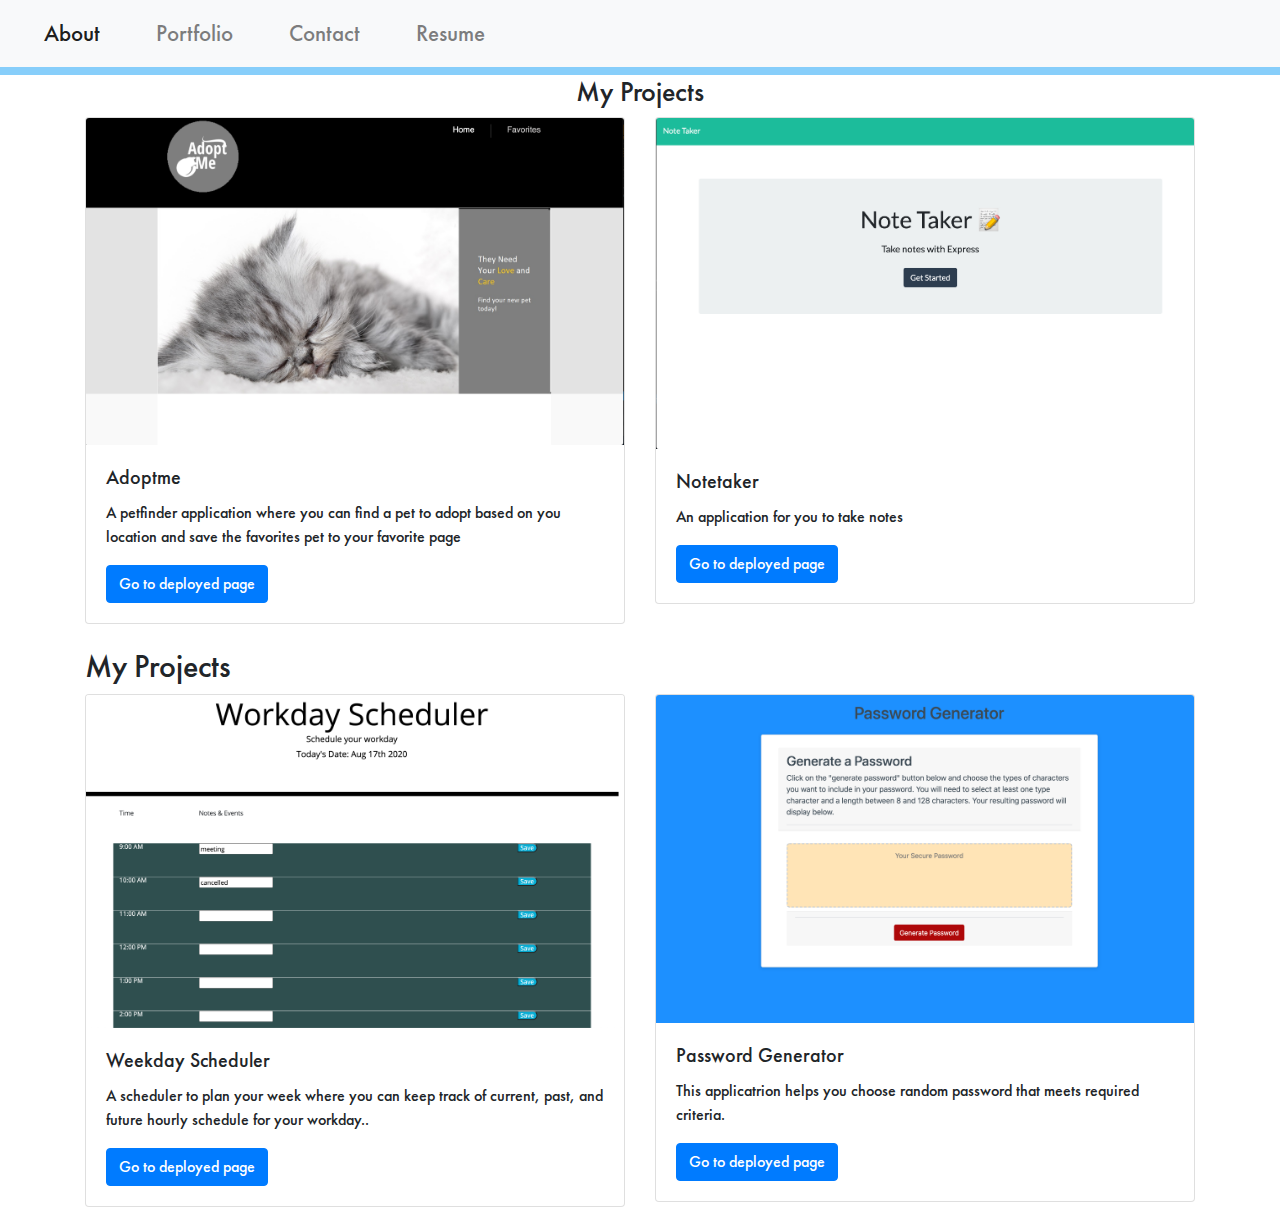
==== portfolio.html @ cb99e332 "portfolio file added" ====
<!DOCTYPE html>
<html>
<head>
<title>My Portfolio</title>
<meta charset="utf-8">
<meta name="viewport" content="width=device-width, initial-scale=1" shrink-to-fit="no">
<meta http-equiv="X-UA-Compatible" content="IE=edge">
<link rel="stylesheet" href="https://cdnjs.cloudflare.com/ajax/libs/font-awesome/4.7.0/css/font-awesome.min.css">
<link rel="stylesheet" type="text/css" href="https://maxcdn.bootstrapcdn.com/font-awesome/4.7.0/css/font-awesome.min.css">
<link rel="stylesheet" type="text/css" href="css/style.css">
<link rel="stylesheet" type="text/css" href="css/custom-responsive-style.css">

</head>
<body>
  <header>
    <nav class="navbar navbar-expand-lg navbar-light bg-light">
      <button class="navbar-toggler" type="button" data-toggle="collapse" data-target="#navbarTogglerDemo01" aria-controls="navbarTogglerDemo01" aria-expanded="false" aria-label="Toggle navigation">
        <span class="navbar-toggler-icon"></span>
      </button>
      <div class="collapse navbar-collapse" id="navbarTogglerDemo01">
        <ul class="navbar-nav mr-auto mt-2 mt-lg-0">
          <li class="nav-item active">
            <a class="nav-link" href="about.html">About <span class="sr-only">(current)</span></a>
          </li>
          <li class="nav-item">
            <a class="nav-link" href="#">Portfolio</a>
          </li>
          <li class="nav-item">
            <a class="nav-link" href="contact.html">Contact</a>
          </li>
          <li class="nav-item">
            <a class="nav-link" href="images/resume.pdf" object data="assets/Resume.pdf" type="application/pdf"></object>Resume</a>
          </li>
        </ul>
      </div>
    </nav>
  </header> 
    </div>
      <section id="OurWork">
        <div class="container">
          <h3>My Projects</h3>
          <div class="row row-cols-1 row-cols-md-2" id="images">
            <div class="col mb-4">
              <div class="card" id="twocards">
                <img src="images/adoptmepage.png" id="examples" class="card-img-top" alt="screenshot picture of adoptme webpage">
                <div class="card-body">
                  <h5 class="card-title">Adoptme</h5>
                  <p class="card-text">A petfinder application where you can find a pet to adopt based on you location and save the favorites pet to your favorite page</p>
                  <a href="https://desolate-waters-99049.herokuapp.com/" class="btn btn-primary">Go to deployed page</a>
                </div>
              </div>
            </div>
            <div class="col mb-4">
              <div class="card" id="cards">
                <img src="images/notetaker.png" id="examples" class="card-img-top" alt="screenshot picture of notetaker application">
                <div class="card-body">
                  <h5 class="card-title">Notetaker</h5>
                  <p class="card-text">An application for you to take notes</p>
                  <a href="https://immense-mesa-17520.herokuapp.com/" class="btn btn-primary">Go to deployed page</a>
                </div>
              </div>
            </div>
          </div>
      </section>  
      <section id="OurWork2">
        <div class="container">
          <h2>My Projects</h2>
          <div class="row row-cols-1 row-cols-md-2" id="images">
            <div class="col mb-4">
              <div class="card" id="twocards">
                <img src="images/dayplanner.png" id="examples" class="card-img-top" alt="screenshot picture of weekday scheduler">
                <div class="card-body">
                  <h5 class="card-title">Weekday Scheduler</h5>
                  <p class="card-text">A scheduler to plan your week where you can keep track of current, past, and future hourly schedule for your workday..</p>
                  <a href=" https://sthapa411.github.io/workday-scheduler/" class="btn btn-primary">Go to deployed page</a>
                </div>
              </div>
            </div>
            <div class="col mb-4">
              <div class="card" id="cards">
                <img src="images/passwordgen.png" id="examples" class="card-img-top" alt="screenshot picture of password password-generator">
                <div class="card-body">
                  <h5 class="card-title">Password Generator</h5>
                  <p class="card-text">This applicatrion helps you choose random password that meets required criteria.</p>
                  <a href="https://sthapa411.github.io/password-generator/" class="btn btn-primary">Go to deployed page</a>
                </div>
              </div>
            </div>  
          </div>
        </div>
      </section>
    </div>
      
  <script src="https://code.jquery.com/jquery-3.5.1.slim.min.js" integrity="sha384-DfXdz2htPH0lsSSs5nCTpuj/zy4C+OGpamoFVy38MVBnE+IbbVYUew+OrCXaRkfj" crossorigin="anonymous"></script>
  <script src="https://cdn.jsdelivr.net/npm/popper.js@1.16.0/dist/umd/popper.min.js" integrity="sha384-Q6E9RHvbIyZFJoft+2mJbHaEWldlvI9IOYy5n3zV9zzTtmI3UksdQRVvoxMfooAo" crossorigin="anonymous"></script>
  <script src="https://stackpath.bootstrapcdn.com/bootstrap/4.5.0/js/bootstrap.min.js" integrity="sha384-OgVRvuATP1z7JjHLkuOU7Xw704+h835Lr+6QL9UvYjZE3Ipu6Tp75j7Bh/kR0JKI" crossorigin="anonymous"></script>
</body>
</html>
---- css/style.css ----
*! * Bootstrap v4.1.0 (https://getbootstrap.com/) * Copyright 2011-2018 The Bootstrap Authors * Copyright 2011-2018 Twitter, Inc. * Licensed under MIT (https://github.com/twbs/bootstrap/blob/master/LICENSE)
 */:root{--blue:#007bff;--indigo:#6610f2;--purple:#6f42c1;--pink:#e83e8c;--red:#dc3545;--orange:#fd7e14;--yellow:#ffc107;--green:#28a745;--teal:#20c997;--cyan:#17a2b8;--white:#fff;--gray:#6c757d;--gray-dark:#343a40;--primary:#007bff;--secondary:#6c757d;--success:#28a745;--info:#17a2b8;--warning:#ffc107;--danger:#dc3545;--light:#f8f9fa;--dark:#343a40;--breakpoint-xs:0;--breakpoint-sm:576px;--breakpoint-md:768px;--breakpoint-lg:992px;--breakpoint-xl:1200px;--font-family-sans-serif:-apple-system,BlinkMacSystemFont,"Segoe UI",Roboto,"Helvetica Neue",Arial,sans-serif,"Apple Color Emoji","Segoe UI Emoji","Segoe UI Symbol";--font-family-monospace:SFMono-Regular,Menlo,Monaco,Consolas,"Liberation Mono","Courier New",monospace}*,::after,::before{box-sizing:border-box}html{font-family:sans-serif;line-height:1.15;-webkit-text-size-adjust:100%;-ms-text-size-adjust:100%;-ms-overflow-style:scrollbar;-webkit-tap-highlight-color:transparent}@-ms-viewport{width:device-width}article,aside,dialog,figcaption,figure,footer,header,hgroup,main,nav,section{display:block}body{margin:0;font-family:-apple-system,BlinkMacSystemFont,"Segoe UI",Roboto,"Helvetica Neue",Arial,sans-serif,"Apple Color Emoji","Segoe UI Emoji","Segoe UI Symbol";font-size:1rem;font-weight:400;line-height:1.5;color:#212529;text-align:left;background-color:#fff}[tabindex="-1"]:focus{outline:0!important}hr{box-sizing:content-box;height:0;overflow:visible}h1,h2,h3,h4,h5,h6{margin-top:0;margin-bottom:.5rem}p{margin-top:0;margin-bottom:1rem}abbr[data-original-title],abbr[title]{text-decoration:underline;-webkit-text-decoration:underline dotted;text-decoration:underline dotted;cursor:help;border-bottom:0}address{margin-bottom:1rem;font-style:normal;line-height:inherit}dl,ol,ul{margin-top:0;margin-bottom:1rem}ol ol,ol ul,ul ol,ul ul{margin-bottom:0}dt{font-weight:700}dd{margin-bottom:.5rem;margin-left:0}blockquote{margin:0 0 1rem}dfn{font-style:italic}b,strong{font-weight:bolder}small{font-size:80%}sub,sup{position:relative;font-size:75%;line-height:0;vertical-align:baseline}sub{bottom:-.25em}sup{top:-.5em}a{color:#007bff;text-decoration:none;background-color:transparent;-webkit-text-decoration-skip:objects}a:hover{color:#0056b3;text-decoration:underline}a:not([href]):not([tabindex]){color:inherit;text-decoration:none}a:not([href]):not([tabindex]):focus,a:not([href]):not([tabindex]):hover{color:inherit;text-decoration:none}a:not([href]):not([tabindex]):focus{outline:0}code,kbd,pre,samp{font-family:monospace,monospace;font-size:1em}pre{margin-top:0;margin-bottom:1rem;overflow:auto;-ms-overflow-style:scrollbar}figure{margin:0 0 1rem}img{vertical-align:middle;border-style:none}svg:not(:root){overflow:hidden}table{border-collapse:collapse}caption{padding-top:.75rem;padding-bottom:.75rem;color:#6c757d;text-align:left;caption-side:bottom}th{text-align:inherit}label{display:inline-block;margin-bottom:.5rem}button{border-radius:0}button:focus{outline:1px dotted;outline:5px auto -webkit-focus-ring-color}button,input,optgroup,select,textarea{margin:0;font-family:inherit;font-size:inherit;line-height:inherit}button,input{overflow:visible}button,select{text-transform:none}[type=reset],[type=submit],button,html [type=button]{-webkit-appearance:button}[type=button]::-moz-focus-inner,[type=reset]::-moz-focus-inner,[type=submit]::-moz-focus-inner,button::-moz-focus-inner{padding:0;border-style:none}input[type=checkbox],input[type=radio]{box-sizing:border-box;padding:0}input[type=date],input[type=datetime-local],input[type=month],input[type=time]{-webkit-appearance:listbox}textarea{overflow:auto;resize:vertical}fieldset{min-width:0;padding:0;margin:0;border:0}legend{display:block;width:100%;max-width:100%;padding:0;margin-bottom:.5rem;font-size:1.5rem;line-height:inherit;color:inherit;white-space:normal}progress{vertical-align:baseline}[type=number]::-webkit-inner-spin-button,[type=number]::-webkit-outer-spin-button{height:auto}[type=search]{outline-offset:-2px;-webkit-appearance:none}[type=search]::-webkit-search-cancel-button,[type=search]::-webkit-search-decoration{-webkit-appearance:none}::-webkit-file-upload-button{font:inherit;-webkit-appearance:button}output{display:inline-block}summary{display:list-item;cursor:pointer}template{display:none}[hidden]{display:none!important}.h1,.h2,.h3,.h4,.h5,.h6,h1,h2,h3,h4,h5,h6{margin-bottom:.5rem;font-family:inherit;font-weight:500;line-height:1.2;color:inherit}.h1,h1{font-size:2.5rem}.h2,h2{font-size:2rem}.h3,h3{font-size:1.75rem}.h4,h4{font-size:1.5rem}.h5,h5{font-size:1.25rem}.h6,h6{font-size:1rem}.lead{font-size:1.25rem;font-weight:300}.display-1{font-size:6rem;font-weight:300;line-height:1.2}.display-2{font-size:5.5rem;font-weight:300;line-height:1.2}.display-3{font-size:4.5rem;font-weight:300;line-height:1.2}.display-4{font-size:3.5rem;font-weight:300;line-height:1.2}hr{margin-top:1rem;margin-bottom:1rem;border:0;border-top:1px solid rgba(0,0,0,.1)}.small,small{font-size:80%;font-weight:400}.mark,mark{padding:.2em;background-color:#fcf8e3}.list-unstyled{padding-left:0;list-style:none}.list-inline{padding-left:0;list-style:none}.list-inline-item{display:inline-block}.list-inline-item:not(:last-child){margin-right:.5rem}.initialism{font-size:90%;text-transform:uppercase}.blockquote{margin-bottom:1rem;font-size:1.25rem}.blockquote-footer{display:block;font-size:80%;color:#6c757d}.blockquote-footer::before{content:"\2014 \00A0"}.img-fluid{max-width:100%;height:auto}.img-thumbnail{padding:.25rem;background-color:#fff;border:1px solid #dee2e6;border-radius:.25rem;max-width:100%;height:auto}.figure{display:inline-block}.figure-img{margin-bottom:.5rem;line-height:1}.figure-caption{font-size:90%;color:#6c757d}code,kbd,pre,samp{font-family:SFMono-Regular,Menlo,Monaco,Consolas,"Liberation Mono","Courier New",monospace}code{font-size:87.5%;color:#e83e8c;word-break:break-word}a>code{color:inherit}kbd{padding:.2rem .4rem;font-size:87.5%;color:#fff;background-color:#212529;border-radius:.2rem}kbd kbd{padding:0;font-size:100%;font-weight:700}pre{display:block;font-size:87.5%;color:#212529}pre code{font-size:inherit;color:inherit;word-break:normal}.pre-scrollable{max-height:340px;overflow-y:scroll}.container{width:100%;padding-right:15px;padding-left:15px;margin-right:auto;margin-left:auto}@media (min-width:576px){.container{max-width:540px}}@media (min-width:768px){.container{max-width:720px}}@media (min-width:992px){.container{max-width:960px}}@media (min-width:1200px){.container{max-width:1140px}}.container-fluid{width:100%;padding-right:15px;padding-left:15px;margin-right:auto;margin-left:auto}.row{display:-ms-flexbox;display:flex;-ms-flex-wrap:wrap;flex-wrap:wrap;margin-right:-15px;margin-left:-15px}.no-gutters{margin-right:0;margin-left:0}.no-gutters>.col,.no-gutters>[class*=col-]{padding-right:0;padding-left:0}.col,.col-1,.col-10,.col-11,.col-12,.col-2,.col-3,.col-4,.col-5,.col-6,.col-7,.col-8,.col-9,.col-auto,.col-lg,.col-lg-1,.col-lg-10,.col-lg-11,.col-lg-12,.col-lg-2,.col-lg-3,.col-lg-4,.col-lg-5,.col-lg-6,.col-lg-7,.col-lg-8,.col-lg-9,.col-lg-auto,.col-md,.col-md-1,.col-md-10,.col-md-11,.col-md-12,.col-md-2,.col-md-3,.col-md-4,.col-md-5,.col-md-6,.col-md-7,.col-md-8,.col-md-9,.col-md-auto,.col-sm,.col-sm-1,.col-sm-10,.col-sm-11,.col-sm-12,.col-sm-2,.col-sm-3,.col-sm-4,.col-sm-5,.col-sm-6,.col-sm-7,.col-sm-8,.col-sm-9,.col-sm-auto,.col-xl,.col-xl-1,.col-xl-10,.col-xl-11,.col-xl-12,.col-xl-2,.col-xl-3,.col-xl-4,.col-xl-5,.col-xl-6,.col-xl-7,.col-xl-8,.col-xl-9,.col-xl-auto{position:relative;width:100%;min-height:1px;padding-right:15px;padding-left:15px}.col{-ms-flex-preferred-size:0;flex-basis:0;-ms-flex-positive:1;flex-grow:1;max-width:100%}.col-auto{-ms-flex:0 0 auto;flex:0 0 auto;width:auto;max-width:none}.col-1{-ms-flex:0 0 8.333333%;flex:0 0 8.333333%;max-width:8.333333%}.col-2{-ms-flex:0 0 16.666667%;flex:0 0 16.666667%;max-width:16.666667%}.col-3{-ms-flex:0 0 25%;flex:0 0 25%;max-width:25%}.col-4{-ms-flex:0 0 33.333333%;flex:0 0 33.333333%;max-width:33.333333%}.col-5{-ms-flex:0 0 41.666667%;flex:0 0 41.666667%;max-width:41.666667%}.col-6{-ms-flex:0 0 50%;flex:0 0 50%;max-width:50%}.col-7{-ms-flex:0 0 58.333333%;flex:0 0 58.333333%;max-width:58.333333%}.col-8{-ms-flex:0 0 66.666667%;flex:0 0 66.666667%;max-width:66.666667%}.col-9{-ms-flex:0 0 75%;flex:0 0 75%;max-width:75%}.col-10{-ms-flex:0 0 83.333333%;flex:0 0 83.333333%;max-width:83.333333%}.col-11{-ms-flex:0 0 91.666667%;flex:0 0 91.666667%;max-width:91.666667%}.col-12{-ms-flex:0 0 100%;flex:0 0 100%;max-width:100%}.order-first{-ms-flex-order:-1;order:-1}.order-last{-ms-flex-order:13;order:13}.order-0{-ms-flex-order:0;order:0}.order-1{-ms-flex-order:1;order:1}.order-2{-ms-flex-order:2;order:2}.order-3{-ms-flex-order:3;order:3}.order-4{-ms-flex-order:4;order:4}.order-5{-ms-flex-order:5;order:5}.order-6{-ms-flex-order:6;order:6}.order-7{-ms-flex-order:7;order:7}.order-8{-ms-flex-order:8;order:8}.order-9{-ms-flex-order:9;order:9}.order-10{-ms-flex-order:10;order:10}.order-11{-ms-flex-order:11;order:11}.order-12{-ms-flex-order:12;order:12}.offset-1{margin-left:8.333333%}.offset-2{margin-left:16.666667%}.offset-3{margin-left:25%}.offset-4{margin-left:33.333333%}.offset-5{margin-left:41.666667%}.offset-6{margin-left:50%}.offset-7{margin-left:58.333333%}.offset-8{margin-left:66.666667%}.offset-9{margin-left:75%}.offset-10{margin-left:83.333333%}.offset-11{margin-left:91.666667%}@media (min-width:576px){.col-sm{-ms-flex-preferred-size:0;flex-basis:0;-ms-flex-positive:1;flex-grow:1;max-width:100%}.col-sm-auto{-ms-flex:0 0 auto;flex:0 0 auto;width:auto;max-width:none}.col-sm-1{-ms-flex:0 0 8.333333%;flex:0 0 8.333333%;max-width:8.333333%}.col-sm-2{-ms-flex:0 0 16.666667%;flex:0 0 16.666667%;max-width:16.666667%}.col-sm-3{-ms-flex:0 0 25%;flex:0 0 25%;max-width:25%}.col-sm-4{-ms-flex:0 0 33.333333%;flex:0 0 33.333333%;max-width:33.333333%}.col-sm-5{-ms-flex:0 0 41.666667%;flex:0 0 41.666667%;max-width:41.666667%}.col-sm-6{-ms-flex:0 0 50%;flex:0 0 50%;max-width:50%}.col-sm-7{-ms-flex:0 0 58.333333%;flex:0 0 58.333333%;max-width:58.333333%}.col-sm-8{-ms-flex:0 0 66.666667%;flex:0 0 66.666667%;max-width:66.666667%}.col-sm-9{-ms-flex:0 0 75%;flex:0 0 75%;max-width:75%}.col-sm-10{-ms-flex:0 0 83.333333%;flex:0 0 83.333333%;max-width:83.333333%}.col-sm-11{-ms-flex:0 0 91.666667%;flex:0 0 91.666667%;max-width:91.666667%}.col-sm-12{-ms-flex:0 0 100%;flex:0 0 100%;max-width:100%}.order-sm-first{-ms-flex-order:-1;order:-1}.order-sm-last{-ms-flex-order:13;order:13}.order-sm-0{-ms-flex-order:0;order:0}.order-sm-1{-ms-flex-order:1;order:1}.order-sm-2{-ms-flex-order:2;order:2}.order-sm-3{-ms-flex-order:3;order:3}.order-sm-4{-ms-flex-order:4;order:4}.order-sm-5{-ms-flex-order:5;order:5}.order-sm-6{-ms-flex-order:6;order:6}.order-sm-7{-ms-flex-order:7;order:7}.order-sm-8{-ms-flex-order:8;order:8}.order-sm-9{-ms-flex-order:9;order:9}.order-sm-10{-ms-flex-order:10;order:10}.order-sm-11{-ms-flex-order:11;order:11}.order-sm-12{-ms-flex-order:12;order:12}.offset-sm-0{margin-left:0}.offset-sm-1{margin-left:8.333333%}.offset-sm-2{margin-left:16.666667%}.offset-sm-3{margin-left:25%}.offset-sm-4{margin-left:33.333333%}.offset-sm-5{margin-left:41.666667%}.offset-sm-6{margin-left:50%}.offset-sm-7{margin-left:58.333333%}.offset-sm-8{margin-left:66.666667%}.offset-sm-9{margin-left:75%}.offset-sm-10{margin-left:83.333333%}.offset-sm-11{margin-left:91.666667%}}@media (min-width:768px){.col-md{-ms-flex-preferred-size:0;flex-basis:0;-ms-flex-positive:1;flex-grow:1;max-width:100%}.col-md-auto{-ms-flex:0 0 auto;flex:0 0 auto;width:auto;max-width:none}.col-md-1{-ms-flex:0 0 8.333333%;flex:0 0 8.333333%;max-width:8.333333%}.col-md-2{-ms-flex:0 0 16.666667%;flex:0 0 16.666667%;max-width:16.666667%}.col-md-3{-ms-flex:0 0 25%;flex:0 0 25%;max-width:25%}.col-md-4{-ms-flex:0 0 33.333333%;flex:0 0 33.333333%;max-width:33.333333%}.col-md-5{-ms-flex:0 0 41.666667%;flex:0 0 41.666667%;max-width:41.666667%}.col-md-6{-ms-flex:0 0 50%;flex:0 0 50%;max-width:50%}.col-md-7{-ms-flex:0 0 58.333333%;flex:0 0 58.333333%;max-width:58.333333%}.col-md-8{-ms-flex:0 0 66.666667%;flex:0 0 66.666667%;max-width:66.666667%}.col-md-9{-ms-flex:0 0 75%;flex:0 0 75%;max-width:75%}.col-md-10{-ms-flex:0 0 83.333333%;flex:0 0 83.333333%;max-width:83.333333%}.col-md-11{-ms-flex:0 0 91.666667%;flex:0 0 91.666667%;max-width:91.666667%}.col-md-12{-ms-flex:0 0 100%;flex:0 0 100%;max-width:100%}.order-md-first{-ms-flex-order:-1;order:-1}.order-md-last{-ms-flex-order:13;order:13}.order-md-0{-ms-flex-order:0;order:0}.order-md-1{-ms-flex-order:1;order:1}.order-md-2{-ms-flex-order:2;order:2}.order-md-3{-ms-flex-order:3;order:3}.order-md-4{-ms-flex-order:4;order:4}.order-md-5{-ms-flex-order:5;order:5}.order-md-6{-ms-flex-order:6;order:6}.order-md-7{-ms-flex-order:7;order:7}.order-md-8{-ms-flex-order:8;order:8}.order-md-9{-ms-flex-order:9;order:9}.order-md-10{-ms-flex-order:10;order:10}.order-md-11{-ms-flex-order:11;order:11}.order-md-12{-ms-flex-order:12;order:12}.offset-md-0{margin-left:0}.offset-md-1{margin-left:8.333333%}.offset-md-2{margin-left:16.666667%}.offset-md-3{margin-left:25%}.offset-md-4{margin-left:33.333333%}.offset-md-5{margin-left:41.666667%}.offset-md-6{margin-left:50%}.offset-md-7{margin-left:58.333333%}.offset-md-8{margin-left:66.666667%}.offset-md-9{margin-left:75%}.offset-md-10{margin-left:83.333333%}.offset-md-11{margin-left:91.666667%}}@media (min-width:992px){.col-lg{-ms-flex-preferred-size:0;flex-basis:0;-ms-flex-positive:1;flex-grow:1;max-width:100%}.col-lg-auto{-ms-flex:0 0 auto;flex:0 0 auto;width:auto;max-width:none}.col-lg-1{-ms-flex:0 0 8.333333%;flex:0 0 8.333333%;max-width:8.333333%}.col-lg-2{-ms-flex:0 0 16.666667%;flex:0 0 16.666667%;max-width:16.666667%}.col-lg-3{-ms-flex:0 0 25%;flex:0 0 25%;max-width:25%}.col-lg-4{-ms-flex:0 0 33.333333%;flex:0 0 33.333333%;max-width:33.333333%}.col-lg-5{-ms-flex:0 0 41.666667%;flex:0 0 41.666667%;max-width:41.666667%}.col-lg-6{-ms-flex:0 0 50%;flex:0 0 50%;max-width:50%}.col-lg-7{-ms-flex:0 0 58.333333%;flex:0 0 58.333333%;max-width:58.333333%}.col-lg-8{-ms-flex:0 0 66.666667%;flex:0 0 66.666667%;max-width:66.666667%}.col-lg-9{-ms-flex:0 0 75%;flex:0 0 75%;max-width:75%}.col-lg-10{-ms-flex:0 0 83.333333%;flex:0 0 83.333333%;max-width:83.333333%}.col-lg-11{-ms-flex:0 0 91.666667%;flex:0 0 91.666667%;max-width:91.666667%}.col-lg-12{-ms-flex:0 0 100%;flex:0 0 100%;max-width:100%}.order-lg-first{-ms-flex-order:-1;order:-1}.order-lg-last{-ms-flex-order:13;order:13}.order-lg-0{-ms-flex-order:0;order:0}.order-lg-1{-ms-flex-order:1;order:1}.order-lg-2{-ms-flex-order:2;order:2}.order-lg-3{-ms-flex-order:3;order:3}.order-lg-4{-ms-flex-order:4;order:4}.order-lg-5{-ms-flex-order:5;order:5}.order-lg-6{-ms-flex-order:6;order:6}.order-lg-7{-ms-flex-order:7;order:7}.order-lg-8{-ms-flex-order:8;order:8}.order-lg-9{-ms-flex-order:9;order:9}.order-lg-10{-ms-flex-order:10;order:10}.order-lg-11{-ms-flex-order:11;order:11}.order-lg-12{-ms-flex-order:12;order:12}.offset-lg-0{margin-left:0}.offset-lg-1{margin-left:8.333333%}.offset-lg-2{margin-left:16.666667%}.offset-lg-3{margin-left:25%}.offset-lg-4{margin-left:33.333333%}.offset-lg-5{margin-left:41.666667%}.offset-lg-6{margin-left:50%}.offset-lg-7{margin-left:58.333333%}.offset-lg-8{margin-left:66.666667%}.offset-lg-9{margin-left:75%}.offset-lg-10{margin-left:83.333333%}.offset-lg-11{margin-left:91.666667%}}@media (min-width:1200px){.col-xl{-ms-flex-preferred-size:0;flex-basis:0;-ms-flex-positive:1;flex-grow:1;max-width:100%}.col-xl-auto{-ms-flex:0 0 auto;flex:0 0 auto;width:auto;max-width:none}.col-xl-1{-ms-flex:0 0 8.333333%;flex:0 0 8.333333%;max-width:8.333333%}.col-xl-2{-ms-flex:0 0 16.666667%;flex:0 0 16.666667%;max-width:16.666667%}.col-xl-3{-ms-flex:0 0 25%;flex:0 0 25%;max-width:25%}.col-xl-4{-ms-flex:0 0 33.333333%;flex:0 0 33.333333%;max-width:33.333333%}.col-xl-5{-ms-flex:0 0 41.666667%;flex:0 0 41.666667%;max-width:41.666667%}.col-xl-6{-ms-flex:0 0 50%;flex:0 0 50%;max-width:50%}.col-xl-7{-ms-flex:0 0 58.333333%;flex:0 0 58.333333%;max-width:58.333333%}.col-xl-8{-ms-flex:0 0 66.666667%;flex:0 0 66.666667%;max-width:66.666667%}.col-xl-9{-ms-flex:0 0 75%;flex:0 0 75%;max-width:75%}.col-xl-10{-ms-flex:0 0 83.333333%;flex:0 0 83.333333%;max-width:83.333333%}.col-xl-11{-ms-flex:0 0 91.666667%;flex:0 0 91.666667%;max-width:91.666667%}.col-xl-12{-ms-flex:0 0 100%;flex:0 0 100%;max-width:100%}.order-xl-first{-ms-flex-order:-1;order:-1}.order-xl-last{-ms-flex-order:13;order:13}.order-xl-0{-ms-flex-order:0;order:0}.order-xl-1{-ms-flex-order:1;order:1}.order-xl-2{-ms-flex-order:2;order:2}.order-xl-3{-ms-flex-order:3;order:3}.order-xl-4{-ms-flex-order:4;order:4}.order-xl-5{-ms-flex-order:5;order:5}.order-xl-6{-ms-flex-order:6;order:6}.order-xl-7{-ms-flex-order:7;order:7}.order-xl-8{-ms-flex-order:8;order:8}.order-xl-9{-ms-flex-order:9;order:9}.order-xl-10{-ms-flex-order:10;order:10}.order-xl-11{-ms-flex-order:11;order:11}.order-xl-12{-ms-flex-order:12;order:12}.offset-xl-0{margin-left:0}.offset-xl-1{margin-left:8.333333%}.offset-xl-2{margin-left:16.666667%}.offset-xl-3{margin-left:25%}.offset-xl-4{margin-left:33.333333%}.offset-xl-5{margin-left:41.666667%}.offset-xl-6{margin-left:50%}.offset-xl-7{margin-left:58.333333%}.offset-xl-8{margin-left:66.666667%}.offset-xl-9{margin-left:75%}.offset-xl-10{margin-left:83.333333%}.offset-xl-11{margin-left:91.666667%}}.table{width:100%;max-width:100%;margin-bottom:1rem;background-color:transparent}.table td,.table th{padding:.75rem;vertical-align:top;border-top:1px solid #dee2e6}.table thead th{vertical-align:bottom;border-bottom:2px solid #dee2e6}.table tbody+tbody{border-top:2px solid #dee2e6}.table .table{background-color:#fff}.table-sm td,.table-sm th{padding:.3rem}.table-bordered{border:1px solid #dee2e6}.table-bordered td,.table-bordered th{border:1px solid #dee2e6}.table-bordered thead td,.table-bordered thead th{border-bottom-width:2px}.table-borderless tbody+tbody,.table-borderless td,.table-borderless th,.table-borderless thead th{border:0}.table-striped tbody tr:nth-of-type(odd){background-color:rgba(0,0,0,.05)}.table-hover tbody tr:hover{background-color:rgba(0,0,0,.075)}.table-primary,.table-primary>td,.table-primary>th{background-color:#b8daff}.table-hover .table-primary:hover{background-color:#9fcdff}.table-hover .table-primary:hover>td,.table-hover .table-primary:hover>th{background-color:#9fcdff}.table-secondary,.table-secondary>td,.table-secondary>th{background-color:#d6d8db}.table-hover .table-secondary:hover{background-color:#c8cbcf}.table-hover .table-secondary:hover>td,.table-hover .table-secondary:hover>th{background-color:#c8cbcf}.table-success,.table-success>td,.table-success>th{background-color:#c3e6cb}.table-hover .table-success:hover{background-color:#b1dfbb}.table-hover .table-success:hover>td,.table-hover .table-success:hover>th{background-color:#b1dfbb}.table-info,.table-info>td,.table-info>th{background-color:#bee5eb}.table-hover .table-info:hover{background-color:#abdde5}.table-hover .table-info:hover>td,.table-hover .table-info:hover>th{background-color:#abdde5}.table-warning,.table-warning>td,.table-warning>th{background-color:#ffeeba}.table-hover .table-warning:hover{background-color:#ffe8a1}.table-hover .table-warning:hover>td,.table-hover .table-warning:hover>th{background-color:#ffe8a1}.table-danger,.table-danger>td,.table-danger>th{background-color:#f5c6cb}.table-hover .table-danger:hover{background-color:#f1b0b7}.table-hover .table-danger:hover>td,.table-hover .table-danger:hover>th{background-color:#f1b0b7}.table-light,.table-light>td,.table-light>th{background-color:#fdfdfe}.table-hover .table-light:hover{background-color:#ececf6}.table-hover .table-light:hover>td,.table-hover .table-light:hover>th{background-color:#ececf6}.table-dark,.table-dark>td,.table-dark>th{background-color:#c6c8ca}.table-hover .table-dark:hover{background-color:#b9bbbe}.table-hover .table-dark:hover>td,.table-hover .table-dark:hover>th{background-color:#b9bbbe}.table-active,.table-active>td,.table-active>th{background-color:rgba(0,0,0,.075)}.table-hover .table-active:hover{background-color:rgba(0,0,0,.075)}.table-hover .table-active:hover>td,.table-hover .table-active:hover>th{background-color:rgba(0,0,0,.075)}.table .thead-dark th{color:#fff;background-color:#212529;border-color:#32383e}.table .thead-light th{color:#495057;background-color:#e9ecef;border-color:#dee2e6}.table-dark{color:#fff;background-color:#212529}.table-dark td,.table-dark th,.table-dark thead th{border-color:#32383e}.table-dark.table-bordered{border:0}.table-dark.table-striped tbody tr:nth-of-type(odd){background-color:rgba(255,255,255,.05)}.table-dark.table-hover tbody tr:hover{background-color:rgba(255,255,255,.075)}@media (max-width:575.98px){.table-responsive-sm{display:block;width:100%;overflow-x:auto;-webkit-overflow-scrolling:touch;-ms-overflow-style:-ms-autohiding-scrollbar}.table-responsive-sm>.table-bordered{border:0}}@media (max-width:767.98px){.table-responsive-md{display:block;width:100%;overflow-x:auto;-webkit-overflow-scrolling:touch;-ms-overflow-style:-ms-autohiding-scrollbar}.table-responsive-md>.table-bordered{border:0}}@media (max-width:991.98px){.table-responsive-lg{display:block;width:100%;overflow-x:auto;-webkit-overflow-scrolling:touch;-ms-overflow-style:-ms-autohiding-scrollbar}.table-responsive-lg>.table-bordered{border:0}}@media (max-width:1199.98px){.table-responsive-xl{display:block;width:100%;overflow-x:auto;-webkit-overflow-scrolling:touch;-ms-overflow-style:-ms-autohiding-scrollbar}.table-responsive-xl>.table-bordered{border:0}}.table-responsive{display:block;width:100%;overflow-x:auto;-webkit-overflow-scrolling:touch;-ms-overflow-style:-ms-autohiding-scrollbar}.table-responsive>.table-bordered{border:0}.form-control{display:block;width:100%;padding:.375rem .75rem;font-size:1rem;line-height:1.5;color:#495057;background-color:#fff;background-clip:padding-box;border:1px solid #ced4da;border-radius:.25rem;transition:border-color .15s ease-in-out,box-shadow .15s ease-in-out}@media screen and (prefers-reduced-motion:reduce){.form-control{transition:none}}.form-control::-ms-expand{background-color:transparent;border:0}.form-control:focus{color:#495057;background-color:#fff;border-color:#80bdff;outline:0;box-shadow:0 0 0 .2rem rgba(0,123,255,.25)}.form-control::-webkit-input-placeholder{color:#6c757d;opacity:1}.form-control::-moz-placeholder{color:#6c757d;opacity:1}.form-control:-ms-input-placeholder{color:#6c757d;opacity:1}.form-control::-ms-input-placeholder{color:#6c757d;opacity:1}.form-control::placeholder{color:#6c757d;opacity:1}.form-control:disabled,.form-control[readonly]{background-color:#e9ecef;opacity:1}select.form-control:not([size]):not([multiple]){height:calc(2.25rem + 2px)}select.form-control:focus::-ms-value{color:#495057;background-color:#fff}.form-control-file,.form-control-range{display:block;width:100%}.col-form-label{padding-top:calc(.375rem + 1px);padding-bottom:calc(.375rem + 1px);margin-bottom:0;font-size:inherit;line-height:1.5}.col-form-label-lg{padding-top:calc(.5rem + 1px);padding-bottom:calc(.5rem + 1px);font-size:1.25rem;line-height:1.5}.col-form-label-sm{padding-top:calc(.25rem + 1px);padding-bottom:calc(.25rem + 1px);font-size:.875rem;line-height:1.5}.form-control-plaintext{display:block;width:100%;padding-top:.375rem;padding-bottom:.375rem;margin-bottom:0;line-height:1.5;color:#212529;background-color:transparent;border:solid transparent;border-width:1px 0}.form-control-plaintext.form-control-lg,.form-control-plaintext.form-control-sm,.input-group-lg>.form-control-plaintext.form-control,.input-group-lg>.input-group-append>.form-control-plaintext.btn,.input-group-lg>.input-group-append>.form-control-plaintext.input-group-text,.input-group-lg>.input-group-prepend>.form-control-plaintext.btn,.input-group-lg>.input-group-prepend>.form-control-plaintext.input-group-text,.input-group-sm>.form-control-plaintext.form-control,.input-group-sm>.input-group-append>.form-control-plaintext.btn,.input-group-sm>.input-group-append>.form-control-plaintext.input-group-text,.input-group-sm>.input-group-prepend>.form-control-plaintext.btn,.input-group-sm>.input-group-prepend>.form-control-plaintext.input-group-text{padding-right:0;padding-left:0}.form-control-sm,.input-group-sm>.form-control,.input-group-sm>.input-group-append>.btn,.input-group-sm>.input-group-append>.input-group-text,.input-group-sm>.input-group-prepend>.btn,.input-group-sm>.input-group-prepend>.input-group-text{padding:.25rem .5rem;font-size:.875rem;line-height:1.5;border-radius:.2rem}.input-group-sm>.input-group-append>select.btn:not([size]):not([multiple]),.input-group-sm>.input-group-append>select.input-group-text:not([size]):not([multiple]),.input-group-sm>.input-group-prepend>select.btn:not([size]):not([multiple]),.input-group-sm>.input-group-prepend>select.input-group-text:not([size]):not([multiple]),.input-group-sm>select.form-control:not([size]):not([multiple]),select.form-control-sm:not([size]):not([multiple]){height:calc(1.8125rem + 2px)}.form-control-lg,.input-group-lg>.form-control,.input-group-lg>.input-group-append>.btn,.input-group-lg>.input-group-append>.input-group-text,.input-group-lg>.input-group-prepend>.btn,.input-group-lg>.input-group-prepend>.input-group-text{padding:.5rem 1rem;font-size:1.25rem;line-height:1.5;border-radius:.3rem}.input-group-lg>.input-group-append>select.btn:not([size]):not([multiple]),.input-group-lg>.input-group-append>select.input-group-text:not([size]):not([multiple]),.input-group-lg>.input-group-prepend>select.btn:not([size]):not([multiple]),.input-group-lg>.input-group-prepend>select.input-group-text:not([size]):not([multiple]),.input-group-lg>select.form-control:not([size]):not([multiple]),select.form-control-lg:not([size]):not([multiple]){height:calc(2.875rem + 2px)}.form-group{margin-bottom:1rem}.form-text{display:block;margin-top:.25rem}.form-row{display:-ms-flexbox;display:flex;-ms-flex-wrap:wrap;flex-wrap:wrap;margin-right:-5px;margin-left:-5px}.form-row>.col,.form-row>[class*=col-]{padding-right:5px;padding-left:5px}.form-check{position:relative;display:block;padding-left:1.25rem}.form-check-input{position:absolute;margin-top:.3rem;margin-left:-1.25rem}.form-check-input:disabled~.form-check-label{color:#6c757d}.form-check-label{margin-bottom:0}.form-check-inline{display:-ms-inline-flexbox;display:inline-flex;-ms-flex-align:center;align-items:center;padding-left:0;margin-right:.75rem}.form-check-inline .form-check-input{position:static;margin-top:0;margin-right:.3125rem;margin-left:0}.valid-feedback{display:none;width:100%;margin-top:.25rem;font-size:80%;color:#28a745}.valid-tooltip{position:absolute;top:100%;z-index:5;display:none;max-width:100%;padding:.5rem;margin-top:.1rem;font-size:.875rem;line-height:1;color:#fff;background-color:rgba(40,167,69,.8);border-radius:.2rem}.custom-select.is-valid,.form-control.is-valid,.was-validated .custom-select:valid,.was-validated .form-control:valid{border-color:#28a745}.custom-select.is-valid:focus,.form-control.is-valid:focus,.was-validated .custom-select:valid:focus,.was-validated .form-control:valid:focus{border-color:#28a745;box-shadow:0 0 0 .2rem rgba(40,167,69,.25)}.custom-select.is-valid~.valid-feedback,.custom-select.is-valid~.valid-tooltip,.form-control.is-valid~.valid-feedback,.form-control.is-valid~.valid-tooltip,.was-validated .custom-select:valid~.valid-feedback,.was-validated .custom-select:valid~.valid-tooltip,.was-validated .form-control:valid~.valid-feedback,.was-validated .form-control:valid~.valid-tooltip{display:block}.form-check-input.is-valid~.form-check-label,.was-validated .form-check-input:valid~.form-check-label{color:#28a745}.form-check-input.is-valid~.valid-feedback,.form-check-input.is-valid~.valid-tooltip,.was-validated .form-check-input:valid~.valid-feedback,.was-validated .form-check-input:valid~.valid-tooltip{display:block}.custom-control-input.is-valid~.custom-control-label,.was-validated .custom-control-input:valid~.custom-control-label{color:#28a745}.custom-control-input.is-valid~.custom-control-label::before,.was-validated .custom-control-input:valid~.custom-control-label::before{background-color:#71dd8a}.custom-control-input.is-valid~.valid-feedback,.custom-control-input.is-valid~.valid-tooltip,.was-validated .custom-control-input:valid~.valid-feedback,.was-validated .custom-control-input:valid~.valid-tooltip{display:block}.custom-control-input.is-valid:checked~.custom-control-label::before,.was-validated .custom-control-input:valid:checked~.custom-control-label::before{background-color:#34ce57}.custom-control-input.is-valid:focus~.custom-control-label::before,.was-validated .custom-control-input:valid:focus~.custom-control-label::before{box-shadow:0 0 0 1px #fff,0 0 0 .2rem rgba(40,167,69,.25)}.custom-file-input.is-valid~.custom-file-label,.was-validated .custom-file-input:valid~.custom-file-label{border-color:#28a745}.custom-file-input.is-valid~.custom-file-label::before,.was-validated .custom-file-input:valid~.custom-file-label::before{border-color:inherit}.custom-file-input.is-valid~.valid-feedback,.custom-file-input.is-valid~.valid-tooltip,.was-validated .custom-file-input:valid~.valid-feedback,.was-validated .custom-file-input:valid~.valid-tooltip{display:block}.custom-file-input.is-valid:focus~.custom-file-label,.was-validated .custom-file-input:valid:focus~.custom-file-label{box-shadow:0 0 0 .2rem rgba(40,167,69,.25)}.invalid-feedback{display:none;width:100%;margin-top:.25rem;font-size:80%;color:#dc3545}.invalid-tooltip{position:absolute;top:100%;z-index:5;display:none;max-width:100%;padding:.5rem;margin-top:.1rem;font-size:.875rem;line-height:1;color:#fff;background-color:rgba(220,53,69,.8);border-radius:.2rem}.custom-select.is-invalid,.form-control.is-invalid,.was-validated .custom-select:invalid,.was-validated .form-control:invalid{border-color:#dc3545}.custom-select.is-invalid:focus,.form-control.is-invalid:focus,.was-validated .custom-select:invalid:focus,.was-validated .form-control:invalid:focus{border-color:#dc3545;box-shadow:0 0 0 .2rem rgba(220,53,69,.25)}.custom-select.is-invalid~.invalid-feedback,.custom-select.is-invalid~.invalid-tooltip,.form-control.is-invalid~.invalid-feedback,.form-control.is-invalid~.invalid-tooltip,.was-validated .custom-select:invalid~.invalid-feedback,.was-validated .custom-select:invalid~.invalid-tooltip,.was-validated .form-control:invalid~.invalid-feedback,.was-validated .form-control:invalid~.invalid-tooltip{display:block}.form-check-input.is-invalid~.form-check-label,.was-validated .form-check-input:invalid~.form-check-label{color:#dc3545}.form-check-input.is-invalid~.invalid-feedback,.form-check-input.is-invalid~.invalid-tooltip,.was-validated .form-check-input:invalid~.invalid-feedback,.was-validated .form-check-input:invalid~.invalid-tooltip{display:block}.custom-control-input.is-invalid~.custom-control-label,.was-validated .custom-control-input:invalid~.custom-control-label{color:#dc3545}.custom-control-input.is-invalid~.custom-control-label::before,.was-validated .custom-control-input:invalid~.custom-control-label::before{background-color:#efa2a9}.custom-control-input.is-invalid~.invalid-feedback,.custom-control-input.is-invalid~.invalid-tooltip,.was-validated .custom-control-input:invalid~.invalid-feedback,.was-validated .custom-control-input:invalid~.invalid-tooltip{display:block}.custom-control-input.is-invalid:checked~.custom-control-label::before,.was-validated .custom-control-input:invalid:checked~.custom-control-label::before{background-color:#e4606d}.custom-control-input.is-invalid:focus~.custom-control-label::before,.was-validated .custom-control-input:invalid:focus~.custom-control-label::before{box-shadow:0 0 0 1px #fff,0 0 0 .2rem rgba(220,53,69,.25)}.custom-file-input.is-invalid~.custom-file-label,.was-validated .custom-file-input:invalid~.custom-file-label{border-color:#dc3545}.custom-file-input.is-invalid~.custom-file-label::before,.was-validated .custom-file-input:invalid~.custom-file-label::before{border-color:inherit}.custom-file-input.is-invalid~.invalid-feedback,.custom-file-input.is-invalid~.invalid-tooltip,.was-validated .custom-file-input:invalid~.invalid-feedback,.was-validated .custom-file-input:invalid~.invalid-tooltip{display:block}.custom-file-input.is-invalid:focus~.custom-file-label,.was-validated .custom-file-input:invalid:focus~.custom-file-label{box-shadow:0 0 0 .2rem rgba(220,53,69,.25)}.form-inline{display:-ms-flexbox;display:flex;-ms-flex-flow:row wrap;flex-flow:row wrap;-ms-flex-align:center;align-items:center}.form-inline .form-check{width:100%}@media (min-width:576px){.form-inline label{display:-ms-flexbox;display:flex;-ms-flex-align:center;align-items:center;-ms-flex-pack:center;justify-content:center;margin-bottom:0}.form-inline .form-group{display:-ms-flexbox;display:flex;-ms-flex:0 0 auto;flex:0 0 auto;-ms-flex-flow:row wrap;flex-flow:row wrap;-ms-flex-align:center;align-items:center;margin-bottom:0}.form-inline .form-control{display:inline-block;width:auto;vertical-align:middle}.form-inline .form-control-plaintext{display:inline-block}.form-inline .custom-select,.form-inline .input-group{width:auto}.form-inline .form-check{display:-ms-flexbox;display:flex;-ms-flex-align:center;align-items:center;-ms-flex-pack:center;justify-content:center;width:auto;padding-left:0}.form-inline .form-check-input{position:relative;margin-top:0;margin-right:.25rem;margin-left:0}.form-inline .custom-control{-ms-flex-align:center;align-items:center;-ms-flex-pack:center;justify-content:center}.form-inline .custom-control-label{margin-bottom:0}}.btn{display:inline-block;font-weight:400;text-align:center;white-space:nowrap;vertical-align:middle;-webkit-user-select:none;-moz-user-select:none;-ms-user-select:none;user-select:none;border:1px solid transparent;padding:.375rem .75rem;font-size:1rem;line-height:1.5;border-radius:.25rem;transition:color .15s ease-in-out,background-color .15s ease-in-out,border-color .15s ease-in-out,box-shadow .15s ease-in-out}@media screen and (prefers-reduced-motion:reduce){.btn{transition:none}}.btn:focus,.btn:hover{text-decoration:none}.btn.focus,.btn:focus{outline:0;box-shadow:0 0 0 .2rem rgba(0,123,255,.25)}.btn.disabled,.btn:disabled{opacity:.65}.btn:not(:disabled):not(.disabled){cursor:pointer}.btn:not(:disabled):not(.disabled).active,.btn:not(:disabled):not(.disabled):active{background-image:none}a.btn.disabled,fieldset:disabled a.btn{pointer-events:none}.btn-primary{color:#fff;background-color:#007bff;border-color:#007bff}.btn-primary:hover{color:#fff;background-color:#0069d9;border-color:#0062cc}.btn-primary.focus,.btn-primary:focus{box-shadow:0 0 0 .2rem rgba(0,123,255,.5)}.btn-primary.disabled,.btn-primary:disabled{color:#fff;background-color:#007bff;border-color:#007bff}.btn-primary:not(:disabled):not(.disabled).active,.btn-primary:not(:disabled):not(.disabled):active,.show>.btn-primary.dropdown-toggle{color:#fff;background-color:#0062cc;border-color:#005cbf}.btn-primary:not(:disabled):not(.disabled).active:focus,.btn-primary:not(:disabled):not(.disabled):active:focus,.show>.btn-primary.dropdown-toggle:focus{box-shadow:0 0 0 .2rem rgba(0,123,255,.5)}.btn-secondary{color:#fff;background-color:#6c757d;border-color:#6c757d}.btn-secondary:hover{color:#fff;background-color:#5a6268;border-color:#545b62}.btn-secondary.focus,.btn-secondary:focus{box-shadow:0 0 0 .2rem rgba(108,117,125,.5)}.btn-secondary.disabled,.btn-secondary:disabled{color:#fff;background-color:#6c757d;border-color:#6c757d}.btn-secondary:not(:disabled):not(.disabled).active,.btn-secondary:not(:disabled):not(.disabled):active,.show>.btn-secondary.dropdown-toggle{color:#fff;background-color:#545b62;border-color:#4e555b}.btn-secondary:not(:disabled):not(.disabled).active:focus,.btn-secondary:not(:disabled):not(.disabled):active:focus,.show>.btn-secondary.dropdown-toggle:focus{box-shadow:0 0 0 .2rem rgba(108,117,125,.5)}.btn-success{color:#fff;background-color:#28a745;border-color:#28a745}.btn-success:hover{color:#fff;background-color:#218838;border-color:#1e7e34}.btn-success.focus,.btn-success:focus{box-shadow:0 0 0 .2rem rgba(40,167,69,.5)}.btn-success.disabled,.btn-success:disabled{color:#fff;background-color:#28a745;border-color:#28a745}.btn-success:not(:disabled):not(.disabled).active,.btn-success:not(:disabled):not(.disabled):active,.show>.btn-success.dropdown-toggle{color:#fff;background-color:#1e7e34;border-color:#1c7430}.btn-success:not(:disabled):not(.disabled).active:focus,.btn-success:not(:disabled):not(.disabled):active:focus,.show>.btn-success.dropdown-toggle:focus{box-shadow:0 0 0 .2rem rgba(40,167,69,.5)}.btn-info{color:#fff;background-color:#17a2b8;border-color:#17a2b8}.btn-info:hover{color:#fff;background-color:#138496;border-color:#117a8b}.btn-info.focus,.btn-info:focus{box-shadow:0 0 0 .2rem rgba(23,162,184,.5)}.btn-info.disabled,.btn-info:disabled{color:#fff;background-color:#17a2b8;border-color:#17a2b8}.btn-info:not(:disabled):not(.disabled).active,.btn-info:not(:disabled):not(.disabled):active,.show>.btn-info.dropdown-toggle{color:#fff;background-color:#117a8b;border-color:#10707f}.btn-info:not(:disabled):not(.disabled).active:focus,.btn-info:not(:disabled):not(.disabled):active:focus,.show>.btn-info.dropdown-toggle:focus{box-shadow:0 0 0 .2rem rgba(23,162,184,.5)}.btn-warning{color:#212529;background-color:#ffc107;border-color:#ffc107}.btn-warning:hover{color:#212529;background-color:#e0a800;border-color:#d39e00}.btn-warning.focus,.btn-warning:focus{box-shadow:0 0 0 .2rem rgba(255,193,7,.5)}.btn-warning.disabled,.btn-warning:disabled{color:#212529;background-color:#ffc107;border-color:#ffc107}.btn-warning:not(:disabled):not(.disabled).active,.btn-warning:not(:disabled):not(.disabled):active,.show>.btn-warning.dropdown-toggle{color:#212529;background-color:#d39e00;border-color:#c69500}.btn-warning:not(:disabled):not(.disabled).active:focus,.btn-warning:not(:disabled):not(.disabled):active:focus,.show>.btn-warning.dropdown-toggle:focus{box-shadow:0 0 0 .2rem rgba(255,193,7,.5)}.btn-danger{color:#fff;background-color:#dc3545;border-color:#dc3545}.btn-danger:hover{color:#fff;background-color:#c82333;border-color:#bd2130}.btn-danger.focus,.btn-danger:focus{box-shadow:0 0 0 .2rem rgba(220,53,69,.5)}.btn-danger.disabled,.btn-danger:disabled{color:#fff;background-color:#dc3545;border-color:#dc3545}.btn-danger:not(:disabled):not(.disabled).active,.btn-danger:not(:disabled):not(.disabled):active,.show>.btn-danger.dropdown-toggle{color:#fff;background-color:#bd2130;border-color:#b21f2d}.btn-danger:not(:disabled):not(.disabled).active:focus,.btn-danger:not(:disabled):not(.disabled):active:focus,.show>.btn-danger.dropdown-toggle:focus{box-shadow:0 0 0 .2rem rgba(220,53,69,.5)}.btn-light{color:#212529;background-color:#f8f9fa;border-color:#f8f9fa}.btn-light:hover{color:#212529;background-color:#e2e6ea;border-color:#dae0e5}.btn-light.focus,.btn-light:focus{box-shadow:0 0 0 .2rem rgba(248,249,250,.5)}.btn-light.disabled,.btn-light:disabled{color:#212529;background-color:#f8f9fa;border-color:#f8f9fa}.btn-light:not(:disabled):not(.disabled).active,.btn-light:not(:disabled):not(.disabled):active,.show>.btn-light.dropdown-toggle{color:#212529;background-color:#dae0e5;border-color:#d3d9df}.btn-light:not(:disabled):not(.disabled).active:focus,.btn-light:not(:disabled):not(.disabled):active:focus,.show>.btn-light.dropdown-toggle:focus{box-shadow:0 0 0 .2rem rgba(248,249,250,.5)}.btn-dark{color:#fff;background-color:#343a40;border-color:#343a40}.btn-dark:hover{color:#fff;background-color:#23272b;border-color:#1d2124}.btn-dark.focus,.btn-dark:focus{box-shadow:0 0 0 .2rem rgba(52,58,64,.5)}.btn-dark.disabled,.btn-dark:disabled{color:#fff;background-color:#343a40;border-color:#343a40}.btn-dark:not(:disabled):not(.disabled).active,.btn-dark:not(:disabled):not(.disabled):active,.show>.btn-dark.dropdown-toggle{color:#fff;background-color:#1d2124;border-color:#171a1d}.btn-dark:not(:disabled):not(.disabled).active:focus,.btn-dark:not(:disabled):not(.disabled):active:focus,.show>.btn-dark.dropdown-toggle:focus{box-shadow:0 0 0 .2rem rgba(52,58,64,.5)}.btn-outline-primary{color:#007bff;background-color:transparent;background-image:none;border-color:#007bff}.btn-outline-primary:hover{color:#fff;background-color:#007bff;border-color:#007bff}.btn-outline-primary.focus,.btn-outline-primary:focus{box-shadow:0 0 0 .2rem rgba(0,123,255,.5)}.btn-outline-primary.disabled,.btn-outline-primary:disabled{color:#007bff;background-color:transparent}.btn-outline-primary:not(:disabled):not(.disabled).active,.btn-outline-primary:not(:disabled):not(.disabled):active,.show>.btn-outline-primary.dropdown-toggle{color:#fff;background-color:#007bff;border-color:#007bff}.btn-outline-primary:not(:disabled):not(.disabled).active:focus,.btn-outline-primary:not(:disabled):not(.disabled):active:focus,.show>.btn-outline-primary.dropdown-toggle:focus{box-shadow:0 0 0 .2rem rgba(0,123,255,.5)}.btn-outline-secondary{color:#6c757d;background-color:transparent;background-image:none;border-color:#6c757d}.btn-outline-secondary:hover{color:#fff;background-color:#6c757d;border-color:#6c757d}.btn-outline-secondary.focus,.btn-outline-secondary:focus{box-shadow:0 0 0 .2rem rgba(108,117,125,.5)}.btn-outline-secondary.disabled,.btn-outline-secondary:disabled{color:#6c757d;background-color:transparent}.btn-outline-secondary:not(:disabled):not(.disabled).active,.btn-outline-secondary:not(:disabled):not(.disabled):active,.show>.btn-outline-secondary.dropdown-toggle{color:#fff;background-color:#6c757d;border-color:#6c757d}.btn-outline-secondary:not(:disabled):not(.disabled).active:focus,.btn-outline-secondary:not(:disabled):not(.disabled):active:focus,.show>.btn-outline-secondary.dropdown-toggle:focus{box-shadow:0 0 0 .2rem rgba(108,117,125,.5)}.btn-outline-success{color:#28a745;background-color:transparent;background-image:none;border-color:#28a745}.btn-outline-success:hover{color:#fff;background-color:#28a745;border-color:#28a745}.btn-outline-success.focus,.btn-outline-success:focus{box-shadow:0 0 0 .2rem rgba(40,167,69,.5)}.btn-outline-success.disabled,.btn-outline-success:disabled{color:#28a745;background-color:transparent}.btn-outline-success:not(:disabled):not(.disabled).active,.btn-outline-success:not(:disabled):not(.disabled):active,.show>.btn-outline-success.dropdown-toggle{color:#fff;background-color:#28a745;border-color:#28a745}.btn-outline-success:not(:disabled):not(.disabled).active:focus,.btn-outline-success:not(:disabled):not(.disabled):active:focus,.show>.btn-outline-success.dropdown-toggle:focus{box-shadow:0 0 0 .2rem rgba(40,167,69,.5)}.btn-outline-info{color:#17a2b8;background-color:transparent;background-image:none;border-color:#17a2b8}.btn-outline-info:hover{color:#fff;background-color:#17a2b8;border-color:#17a2b8}.btn-outline-info.focus,.btn-outline-info:focus{box-shadow:0 0 0 .2rem rgba(23,162,184,.5)}.btn-outline-info.disabled,.btn-outline-info:disabled{color:#17a2b8;background-color:transparent}.btn-outline-info:not(:disabled):not(.disabled).active,.btn-outline-info:not(:disabled):not(.disabled):active,.show>.btn-outline-info.dropdown-toggle{color:#fff;background-color:#17a2b8;border-color:#17a2b8}.btn-outline-info:not(:disabled):not(.disabled).active:focus,.btn-outline-info:not(:disabled):not(.disabled):active:focus,.show>.btn-outline-info.dropdown-toggle:focus{box-shadow:0 0 0 .2rem rgba(23,162,184,.5)}.btn-outline-warning{color:#ffc107;background-color:transparent;background-image:none;border-color:#ffc107}.btn-outline-warning:hover{color:#212529;background-color:#ffc107;border-color:#ffc107}.btn-outline-warning.focus,.btn-outline-warning:focus{box-shadow:0 0 0 .2rem rgba(255,193,7,.5)}.btn-outline-warning.disabled,.btn-outline-warning:disabled{color:#ffc107;background-color:transparent}.btn-outline-warning:not(:disabled):not(.disabled).active,.btn-outline-warning:not(:disabled):not(.disabled):active,.show>.btn-outline-warning.dropdown-toggle{color:#212529;background-color:#ffc107;border-color:#ffc107}.btn-outline-warning:not(:disabled):not(.disabled).active:focus,.btn-outline-warning:not(:disabled):not(.disabled):active:focus,.show>.btn-outline-warning.dropdown-toggle:focus{box-shadow:0 0 0 .2rem rgba(255,193,7,.5)}.btn-outline-danger{color:#dc3545;background-color:transparent;background-image:none;border-color:#dc3545}.btn-outline-danger:hover{color:#fff;background-color:#dc3545;border-color:#dc3545}.btn-outline-danger.focus,.btn-outline-danger:focus{box-shadow:0 0 0 .2rem rgba(220,53,69,.5)}.btn-outline-danger.disabled,.btn-outline-danger:disabled{color:#dc3545;background-color:transparent}.btn-outline-danger:not(:disabled):not(.disabled).active,.btn-outline-danger:not(:disabled):not(.disabled):active,.show>.btn-outline-danger.dropdown-toggle{color:#fff;background-color:#dc3545;border-color:#dc3545}.btn-outline-danger:not(:disabled):not(.disabled).active:focus,.btn-outline-danger:not(:disabled):not(.disabled):active:focus,.show>.btn-outline-danger.dropdown-toggle:focus{box-shadow:0 0 0 .2rem rgba(220,53,69,.5)}.btn-outline-light{color:#f8f9fa;background-color:transparent;background-image:none;border-color:#f8f9fa}.btn-outline-light:hover{color:#212529;background-color:#f8f9fa;border-color:#f8f9fa}.btn-outline-light.focus,.btn-outline-light:focus{box-shadow:0 0 0 .2rem rgba(248,249,250,.5)}.btn-outline-light.disabled,.btn-outline-light:disabled{color:#f8f9fa;background-color:transparent}.btn-outline-light:not(:disabled):not(.disabled).active,.btn-outline-light:not(:disabled):not(.disabled):active,.show>.btn-outline-light.dropdown-toggle{color:#212529;background-color:#f8f9fa;border-color:#f8f9fa}.btn-outline-light:not(:disabled):not(.disabled).active:focus,.btn-outline-light:not(:disabled):not(.disabled):active:focus,.show>.btn-outline-light.dropdown-toggle:focus{box-shadow:0 0 0 .2rem rgba(248,249,250,.5)}.btn-outline-dark{color:#343a40;background-color:transparent;background-image:none;border-color:#343a40}.btn-outline-dark:hover{color:#fff;background-color:#343a40;border-color:#343a40}.btn-outline-dark.focus,.btn-outline-dark:focus{box-shadow:0 0 0 .2rem rgba(52,58,64,.5)}.btn-outline-dark.disabled,.btn-outline-dark:disabled{color:#343a40;background-color:transparent}.btn-outline-dark:not(:disabled):not(.disabled).active,.btn-outline-dark:not(:disabled):not(.disabled):active,.show>.btn-outline-dark.dropdown-toggle{color:#fff;background-color:#343a40;border-color:#343a40}.btn-outline-dark:not(:disabled):not(.disabled).active:focus,.btn-outline-dark:not(:disabled):not(.disabled):active:focus,.show>.btn-outline-dark.dropdown-toggle:focus{box-shadow:0 0 0 .2rem rgba(52,58,64,.5)}.btn-link{font-weight:400;color:#007bff;background-color:transparent}.btn-link:hover{color:#0056b3;text-decoration:underline;background-color:transparent;border-color:transparent}.btn-link.focus,.btn-link:focus{text-decoration:underline;border-color:transparent;box-shadow:none}.btn-link.disabled,.btn-link:disabled{color:#6c757d;pointer-events:none}.btn-group-lg>.btn,.btn-lg{padding:.5rem 1rem;font-size:1.25rem;line-height:1.5;border-radius:.3rem}.btn-group-sm>.btn,.btn-sm{padding:.25rem .5rem;font-size:.875rem;line-height:1.5;border-radius:.2rem}.btn-block{display:block;width:100%}.btn-block+.btn-block{margin-top:.5rem}input[type=button].btn-block,input[type=reset].btn-block,input[type=submit].btn-block{width:100%}.fade{transition:opacity .15s linear}@media screen and (prefers-reduced-motion:reduce){.fade{transition:none}}.fade:not(.show){opacity:0}.collapse:not(.show){display:none}.collapsing{position:relative;height:0;overflow:hidden;transition:height .35s ease}@media screen and (prefers-reduced-motion:reduce){.collapsing{transition:none}}.dropdown,.dropleft,.dropright,.dropup{position:relative}.dropdown-toggle::after{display:inline-block;width:0;height:0;margin-left:.255em;vertical-align:.255em;content:"";border-top:.3em solid;border-right:.3em solid transparent;border-bottom:0;border-left:.3em solid transparent}.dropdown-toggle:empty::after{margin-left:0}.dropdown-menu{position:absolute;top:100%;left:0;z-index:1000;display:none;float:left;min-width:10rem;padding:.5rem 0;margin:.125rem 0 0;font-size:1rem;color:#212529;text-align:left;list-style:none;background-color:#fff;background-clip:padding-box;border:1px solid rgba(0,0,0,.15);border-radius:.25rem}.dropdown-menu-right{right:0;left:auto}.dropup .dropdown-menu{top:auto;bottom:100%;margin-top:0;margin-bottom:.125rem}.dropup .dropdown-toggle::after{display:inline-block;width:0;height:0;margin-left:.255em;vertical-align:.255em;content:"";border-top:0;border-right:.3em solid transparent;border-bottom:.3em solid;border-left:.3em solid transparent}.dropup .dropdown-toggle:empty::after{margin-left:0}.dropright .dropdown-menu{top:0;right:auto;left:100%;margin-top:0;margin-left:.125rem}.dropright .dropdown-toggle::after{display:inline-block;width:0;height:0;margin-left:.255em;vertical-align:.255em;content:"";border-top:.3em solid transparent;border-right:0;border-bottom:.3em solid transparent;border-left:.3em solid}.dropright .dropdown-toggle:empty::after{margin-left:0}.dropright .dropdown-toggle::after{vertical-align:0}.dropleft .dropdown-menu{top:0;right:100%;left:auto;margin-top:0;margin-right:.125rem}.dropleft .dropdown-toggle::after{display:inline-block;width:0;height:0;margin-left:.255em;vertical-align:.255em;content:""}.dropleft .dropdown-toggle::after{display:none}.dropleft .dropdown-toggle::before{display:inline-block;width:0;height:0;margin-right:.255em;vertical-align:.255em;content:"";border-top:.3em solid transparent;border-right:.3em solid;border-bottom:.3em solid transparent}.dropleft .dropdown-toggle:empty::after{margin-left:0}.dropleft .dropdown-toggle::before{vertical-align:0}.dropdown-menu[x-placement^=bottom],.dropdown-menu[x-placement^=left],.dropdown-menu[x-placement^=right],.dropdown-menu[x-placement^=top]{right:auto;bottom:auto}.dropdown-divider{height:0;margin:.5rem 0;overflow:hidden;border-top:1px solid #e9ecef}.dropdown-item{display:block;width:100%;padding:.25rem 1.5rem;clear:both;font-weight:400;color:#212529;text-align:inherit;white-space:nowrap;background-color:transparent;border:0}.dropdown-item:focus,.dropdown-item:hover{color:#16181b;text-decoration:none;background-color:#f8f9fa}.dropdown-item.active,.dropdown-item:active{color:#fff;text-decoration:none;background-color:#007bff}.dropdown-item.disabled,.dropdown-item:disabled{color:#6c757d;background-color:transparent}.dropdown-menu.show{display:block}.dropdown-header{display:block;padding:.5rem 1.5rem;margin-bottom:0;font-size:.875rem;color:#6c757d;white-space:nowrap}.dropdown-item-text{display:block;padding:.25rem 1.5rem;color:#212529}.btn-group,.btn-group-vertical{position:relative;display:-ms-inline-flexbox;display:inline-flex;vertical-align:middle}.btn-group-vertical>.btn,.btn-group>.btn{position:relative;-ms-flex:0 1 auto;flex:0 1 auto}.btn-group-vertical>.btn:hover,.btn-group>.btn:hover{z-index:1}.btn-group-vertical>.btn.active,.btn-group-vertical>.btn:active,.btn-group-vertical>.btn:focus,.btn-group>.btn.active,.btn-group>.btn:active,.btn-group>.btn:focus{z-index:1}.btn-group .btn+.btn,.btn-group .btn+.btn-group,.btn-group .btn-group+.btn,.btn-group .btn-group+.btn-group,.btn-group-vertical .btn+.btn,.btn-group-vertical .btn+.btn-group,.btn-group-vertical .btn-group+.btn,.btn-group-vertical .btn-group+.btn-group{margin-left:-1px}.btn-toolbar{display:-ms-flexbox;display:flex;-ms-flex-wrap:wrap;flex-wrap:wrap;-ms-flex-pack:start;justify-content:flex-start}.btn-toolbar .input-group{width:auto}.btn-group>.btn:first-child{margin-left:0}.btn-group>.btn-group:not(:last-child)>.btn,.btn-group>.btn:not(:last-child):not(.dropdown-toggle){border-top-right-radius:0;border-bottom-right-radius:0}.btn-group>.btn-group:not(:first-child)>.btn,.btn-group>.btn:not(:first-child){border-top-left-radius:0;border-bottom-left-radius:0}.dropdown-toggle-split{padding-right:.5625rem;padding-left:.5625rem}.dropdown-toggle-split::after,.dropright .dropdown-toggle-split::after,.dropup .dropdown-toggle-split::after{margin-left:0}.dropleft .dropdown-toggle-split::before{margin-right:0}.btn-group-sm>.btn+.dropdown-toggle-split,.btn-sm+.dropdown-toggle-split{padding-right:.375rem;padding-left:.375rem}.btn-group-lg>.btn+.dropdown-toggle-split,.btn-lg+.dropdown-toggle-split{padding-right:.75rem;padding-left:.75rem}.btn-group-vertical{-ms-flex-direction:column;flex-direction:column;-ms-flex-align:start;align-items:flex-start;-ms-flex-pack:center;justify-content:center}.btn-group-vertical .btn,.btn-group-vertical .btn-group{width:100%}.btn-group-vertical>.btn+.btn,.btn-group-vertical>.btn+.btn-group,.btn-group-vertical>.btn-group+.btn,.btn-group-vertical>.btn-group+.btn-group{margin-top:-1px;margin-left:0}.btn-group-vertical>.btn-group:not(:last-child)>.btn,.btn-group-vertical>.btn:not(:last-child):not(.dropdown-toggle){border-bottom-right-radius:0;border-bottom-left-radius:0}.btn-group-vertical>.btn-group:not(:first-child)>.btn,.btn-group-vertical>.btn:not(:first-child){border-top-left-radius:0;border-top-right-radius:0}.btn-group-toggle>.btn,.btn-group-toggle>.btn-group>.btn{margin-bottom:0}.btn-group-toggle>.btn input[type=checkbox],.btn-group-toggle>.btn input[type=radio],.btn-group-toggle>.btn-group>.btn input[type=checkbox],.btn-group-toggle>.btn-group>.btn input[type=radio]{position:absolute;clip:rect(0,0,0,0);pointer-events:none}.input-group{position:relative;display:-ms-flexbox;display:flex;-ms-flex-wrap:wrap;flex-wrap:wrap;-ms-flex-align:stretch;align-items:stretch;width:100%}.input-group>.custom-file,.input-group>.custom-select,.input-group>.form-control{position:relative;-ms-flex:1 1 auto;flex:1 1 auto;width:1%;margin-bottom:0}.input-group>.custom-file:focus,.input-group>.custom-select:focus,.input-group>.form-control:focus{z-index:3}.input-group>.custom-file+.custom-file,.input-group>.custom-file+.custom-select,.input-group>.custom-file+.form-control,.input-group>.custom-select+.custom-file,.input-group>.custom-select+.custom-select,.input-group>.custom-select+.form-control,.input-group>.form-control+.custom-file,.input-group>.form-control+.custom-select,.input-group>.form-control+.form-control{margin-left:-1px}.input-group>.custom-select:not(:last-child),.input-group>.form-control:not(:last-child){border-top-right-radius:0;border-bottom-right-radius:0}.input-group>.custom-select:not(:first-child),.input-group>.form-control:not(:first-child){border-top-left-radius:0;border-bottom-left-radius:0}.input-group>.custom-file{display:-ms-flexbox;display:flex;-ms-flex-align:center;align-items:center}.input-group>.custom-file:not(:last-child) .custom-file-label,.input-group>.custom-file:not(:last-child) .custom-file-label::after{border-top-right-radius:0;border-bottom-right-radius:0}.input-group>.custom-file:not(:first-child) .custom-file-label,.input-group>.custom-file:not(:first-child) .custom-file-label::after{border-top-left-radius:0;border-bottom-left-radius:0}.input-group-append,.input-group-prepend{display:-ms-flexbox;display:flex}.input-group-append .btn,.input-group-prepend .btn{position:relative;z-index:2}.input-group-append .btn+.btn,.input-group-append .btn+.input-group-text,.input-group-append .input-group-text+.btn,.input-group-append .input-group-text+.input-group-text,.input-group-prepend .btn+.btn,.input-group-prepend .btn+.input-group-text,.input-group-prepend .input-group-text+.btn,.input-group-prepend .input-group-text+.input-group-text{margin-left:-1px}.input-group-prepend{margin-right:-1px}.input-group-append{margin-left:-1px}.input-group-text{display:-ms-flexbox;display:flex;-ms-flex-align:center;align-items:center;padding:.375rem .75rem;margin-bottom:0;font-size:1rem;font-weight:400;line-height:1.5;color:#495057;text-align:center;white-space:nowrap;background-color:#e9ecef;border:1px solid #ced4da;border-radius:.25rem}.input-group-text input[type=checkbox],.input-group-text input[type=radio]{margin-top:0}.input-group>.input-group-append:last-child>.btn:not(:last-child):not(.dropdown-toggle),.input-group>.input-group-append:last-child>.input-group-text:not(:last-child),.input-group>.input-group-append:not(:last-child)>.btn,.input-group>.input-group-append:not(:last-child)>.input-group-text,.input-group>.input-group-prepend>.btn,.input-group>.input-group-prepend>.input-group-text{border-top-right-radius:0;border-bottom-right-radius:0}.input-group>.input-group-append>.btn,.input-group>.input-group-append>.input-group-text,.input-group>.input-group-prepend:first-child>.btn:not(:first-child),.input-group>.input-group-prepend:first-child>.input-group-text:not(:first-child),.input-group>.input-group-prepend:not(:first-child)>.btn,.input-group>.input-group-prepend:not(:first-child)>.input-group-text{border-top-left-radius:0;border-bottom-left-radius:0}.custom-control{position:relative;display:block;min-height:1.5rem;padding-left:1.5rem}.custom-control-inline{display:-ms-inline-flexbox;display:inline-flex;margin-right:1rem}.custom-control-input{position:absolute;z-index:-1;opacity:0}.custom-control-input:checked~.custom-control-label::before{color:#fff;background-color:#007bff}.custom-control-input:focus~.custom-control-label::before{box-shadow:0 0 0 1px #fff,0 0 0 .2rem rgba(0,123,255,.25)}.custom-control-input:active~.custom-control-label::before{color:#fff;background-color:#b3d7ff}.custom-control-input:disabled~.custom-control-label{color:#6c757d}.custom-control-input:disabled~.custom-control-label::before{background-color:#e9ecef}.custom-control-label{margin-bottom:0}.custom-control-label::before{position:absolute;top:.25rem;left:0;display:block;width:1rem;height:1rem;pointer-events:none;content:"";-webkit-user-select:none;-moz-user-select:none;-ms-user-select:none;user-select:none;background-color:#dee2e6}.custom-control-label::after{position:absolute;top:.25rem;left:0;display:block;width:1rem;height:1rem;content:"";background-repeat:no-repeat;background-position:center center;background-size:50% 50%}.custom-checkbox .custom-control-label::before{border-radius:.25rem}.custom-checkbox .custom-control-input:checked~.custom-control-label::before{background-color:#007bff}.custom-checkbox .custom-control-input:checked~.custom-control-label::after{background-image:url("data:image/svg+xml;charset=utf8,%3Csvg xmlns='http://www.w3.org/2000/svg' viewBox='0 0 8 8'%3E%3Cpath fill='%23fff' d='M6.564.75l-3.59 3.612-1.538-1.55L0 4.26 2.974 7.25 8 2.193z'/%3E%3C/svg%3E")}.custom-checkbox .custom-control-input:indeterminate~.custom-control-label::before{background-color:#007bff}.custom-checkbox .custom-control-input:indeterminate~.custom-control-label::after{background-image:url("data:image/svg+xml;charset=utf8,%3Csvg xmlns='http://www.w3.org/2000/svg' viewBox='0 0 4 4'%3E%3Cpath stroke='%23fff' d='M0 2h4'/%3E%3C/svg%3E")}.custom-checkbox .custom-control-input:disabled:checked~.custom-control-label::before{background-color:rgba(0,123,255,.5)}.custom-checkbox .custom-control-input:disabled:indeterminate~.custom-control-label::before{background-color:rgba(0,123,255,.5)}.custom-radio .custom-control-label::before{border-radius:50%}.custom-radio .custom-control-input:checked~.custom-control-label::before{background-color:#007bff}.custom-radio .custom-control-input:checked~.custom-control-label::after{background-image:url("data:image/svg+xml;charset=utf8,%3Csvg xmlns='http://www.w3.org/2000/svg' viewBox='-4 -4 8 8'%3E%3Ccircle r='3' fill='%23fff'/%3E%3C/svg%3E")}.custom-radio .custom-control-input:disabled:checked~.custom-control-label::before{background-color:rgba(0,123,255,.5)}.custom-select{display:inline-block;width:100%;height:calc(2.25rem + 2px);padding:.375rem 1.75rem .375rem .75rem;line-height:1.5;color:#495057;vertical-align:middle;background:#fff url("data:image/svg+xml;charset=utf8,%3Csvg xmlns='http://www.w3.org/2000/svg' viewBox='0 0 4 5'%3E%3Cpath fill='%23343a40' d='M2 0L0 2h4zm0 5L0 3h4z'/%3E%3C/svg%3E") no-repeat right .75rem center;background-size:8px 10px;border:1px solid #ced4da;border-radius:.25rem;-webkit-appearance:none;-moz-appearance:none;appearance:none}.custom-select:focus{border-color:#80bdff;outline:0;box-shadow:inset 0 1px 2px rgba(0,0,0,.075),0 0 5px rgba(128,189,255,.5)}.custom-select:focus::-ms-value{color:#495057;background-color:#fff}.custom-select[multiple],.custom-select[size]:not([size="1"]){height:auto;padding-right:.75rem;background-image:none}.custom-select:disabled{color:#6c757d;background-color:#e9ecef}.custom-select::-ms-expand{opacity:0}.custom-select-sm{height:calc(1.8125rem + 2px);padding-top:.375rem;padding-bottom:.375rem;font-size:75%}.custom-select-lg{height:calc(2.875rem + 2px);padding-top:.375rem;padding-bottom:.375rem;font-size:125%}.custom-file{position:relative;display:inline-block;width:100%;height:calc(2.25rem + 2px);margin-bottom:0}.custom-file-input{position:relative;z-index:2;width:100%;height:calc(2.25rem + 2px);margin:0;opacity:0}.custom-file-input:focus~.custom-file-label{border-color:#80bdff;box-shadow:0 0 0 .2rem rgba(0,123,255,.25)}.custom-file-input:focus~.custom-file-label::after{border-color:#80bdff}.custom-file-input:lang(en)~.custom-file-label::after{content:"Browse"}.custom-file-label{position:absolute;top:0;right:0;left:0;z-index:1;height:calc(2.25rem + 2px);padding:.375rem .75rem;line-height:1.5;color:#495057;background-color:#fff;border:1px solid #ced4da;border-radius:.25rem}.custom-file-label::after{position:absolute;top:0;right:0;bottom:0;z-index:3;display:block;height:calc(calc(2.25rem + 2px) - 1px * 2);padding:.375rem .75rem;line-height:1.5;color:#495057;content:"Browse";background-color:#e9ecef;border-left:1px solid #ced4da;border-radius:0 .25rem .25rem 0}.custom-range{width:100%;padding-left:0;background-color:transparent;-webkit-appearance:none;-moz-appearance:none;appearance:none}.custom-range:focus{outline:0}.custom-range::-moz-focus-outer{border:0}.custom-range::-webkit-slider-thumb{width:1rem;height:1rem;margin-top:-.25rem;background-color:#007bff;border:0;border-radius:1rem;-webkit-appearance:none;appearance:none}.custom-range::-webkit-slider-thumb:focus{outline:0;box-shadow:0 0 0 1px #fff,0 0 0 .2rem rgba(0,123,255,.25)}.custom-range::-webkit-slider-thumb:active{background-color:#b3d7ff}.custom-range::-webkit-slider-runnable-track{width:100%;height:.5rem;color:transparent;cursor:pointer;background-color:#dee2e6;border-color:transparent;border-radius:1rem}.custom-range::-moz-range-thumb{width:1rem;height:1rem;background-color:#007bff;border:0;border-radius:1rem;-moz-appearance:none;appearance:none}.custom-range::-moz-range-thumb:focus{outline:0;box-shadow:0 0 0 1px #fff,0 0 0 .2rem rgba(0,123,255,.25)}.custom-range::-moz-range-thumb:active{background-color:#b3d7ff}.custom-range::-moz-range-track{width:100%;height:.5rem;color:transparent;cursor:pointer;background-color:#dee2e6;border-color:transparent;border-radius:1rem}.custom-range::-ms-thumb{width:1rem;height:1rem;background-color:#007bff;border:0;border-radius:1rem;appearance:none}.custom-range::-ms-thumb:focus{outline:0;box-shadow:0 0 0 1px #fff,0 0 0 .2rem rgba(0,123,255,.25)}.custom-range::-ms-thumb:active{background-color:#b3d7ff}.custom-range::-ms-track{width:100%;height:.5rem;color:transparent;cursor:pointer;background-color:transparent;border-color:transparent;border-width:.5rem}.custom-range::-ms-fill-lower{background-color:#dee2e6;border-radius:1rem}.custom-range::-ms-fill-upper{margin-right:15px;background-color:#dee2e6;border-radius:1rem}.nav{display:-ms-flexbox;display:flex;-ms-flex-wrap:wrap;flex-wrap:wrap;padding-left:0;margin-bottom:0;list-style:none}.nav-link{display:block;padding:.5rem 1rem}.nav-link:focus,.nav-link:hover{text-decoration:none}.nav-link.disabled{color:#6c757d}.nav-tabs{border-bottom:1px solid #dee2e6}.nav-tabs .nav-item{margin-bottom:-1px}.nav-tabs .nav-link{border:1px solid transparent;border-top-left-radius:.25rem;border-top-right-radius:.25rem}.nav-tabs .nav-link:focus,.nav-tabs .nav-link:hover{border-color:#e9ecef #e9ecef #dee2e6}.nav-tabs .nav-link.disabled{color:#6c757d;background-color:transparent;border-color:transparent}.nav-tabs .nav-item.show .nav-link,.nav-tabs .nav-link.active{color:#495057;background-color:#fff;border-color:#dee2e6 #dee2e6 #fff}.nav-tabs .dropdown-menu{margin-top:-1px;border-top-left-radius:0;border-top-right-radius:0}.nav-pills .nav-link{border-radius:.25rem}.nav-pills .nav-link.active,.nav-pills .show>.nav-link{color:#fff;background-color:#007bff}.nav-fill .nav-item{-ms-flex:1 1 auto;flex:1 1 auto;text-align:center}.nav-justified .nav-item{-ms-flex-preferred-size:0;flex-basis:0;-ms-flex-positive:1;flex-grow:1;text-align:center}.tab-content>.tab-pane{display:none}.tab-content>.active{display:block}.navbar{position:relative;display:-ms-flexbox;display:flex;-ms-flex-wrap:wrap;flex-wrap:wrap;-ms-flex-align:center;align-items:center;-ms-flex-pack:justify;justify-content:space-between;padding:.5rem 1rem}.navbar>.container,.navbar>.container-fluid{display:-ms-flexbox;display:flex;-ms-flex-wrap:wrap;flex-wrap:wrap;-ms-flex-align:center;align-items:center;-ms-flex-pack:justify;justify-content:space-between}.navbar-brand{display:inline-block;padding-top:.3125rem;padding-bottom:.3125rem;margin-right:1rem;font-size:1.25rem;line-height:inherit;white-space:nowrap}.navbar-brand:focus,.navbar-brand:hover{text-decoration:none}.navbar-nav{display:-ms-flexbox;display:flex;-ms-flex-direction:column;flex-direction:column;padding-left:0;margin-bottom:0;list-style:none}.navbar-nav .nav-link{padding-right:0;padding-left:0}.navbar-nav .dropdown-menu{position:static;float:none}.navbar-text{display:inline-block;padding-top:.5rem;padding-bottom:.5rem}.navbar-collapse{-ms-flex-preferred-size:100%;flex-basis:100%;-ms-flex-positive:1;flex-grow:1;-ms-flex-align:center;align-items:center}.navbar-toggler{padding:.25rem .75rem;font-size:1.25rem;line-height:1;background-color:transparent;border:1px solid transparent;border-radius:.25rem}.navbar-toggler:focus,.navbar-toggler:hover{text-decoration:none}.navbar-toggler:not(:disabled):not(.disabled){cursor:pointer}.navbar-toggler-icon{display:inline-block;width:1.5em;height:1.5em;vertical-align:middle;content:"";background:no-repeat center center;background-size:100% 100%}@media (max-width:575.98px){.navbar-expand-sm>.container,.navbar-expand-sm>.container-fluid{padding-right:0;padding-left:0}}@media (min-width:576px){.navbar-expand-sm{-ms-flex-flow:row nowrap;flex-flow:row nowrap;-ms-flex-pack:start;justify-content:flex-start}.navbar-expand-sm .navbar-nav{-ms-flex-direction:row;flex-direction:row}.navbar-expand-sm .navbar-nav .dropdown-menu{position:absolute}.navbar-expand-sm .navbar-nav .nav-link{padding-right:.5rem;padding-left:.5rem}.navbar-expand-sm>.container,.navbar-expand-sm>.container-fluid{-ms-flex-wrap:nowrap;flex-wrap:nowrap}.navbar-expand-sm .navbar-collapse{display:-ms-flexbox!important;display:flex!important;-ms-flex-preferred-size:auto;flex-basis:auto}.navbar-expand-sm .navbar-toggler{display:none}}@media (max-width:767.98px){.navbar-expand-md>.container,.navbar-expand-md>.container-fluid{padding-right:0;padding-left:0}}@media (min-width:768px){.navbar-expand-md{-ms-flex-flow:row nowrap;flex-flow:row nowrap;-ms-flex-pack:start;justify-content:flex-start}.navbar-expand-md .navbar-nav{-ms-flex-direction:row;flex-direction:row}.navbar-expand-md .navbar-nav .dropdown-menu{position:absolute}.navbar-expand-md .navbar-nav .nav-link{padding-right:.5rem;padding-left:.5rem}.navbar-expand-md>.container,.navbar-expand-md>.container-fluid{-ms-flex-wrap:nowrap;flex-wrap:nowrap}.navbar-expand-md .navbar-collapse{display:-ms-flexbox!important;display:flex!important;-ms-flex-preferred-size:auto;flex-basis:auto}.navbar-expand-md .navbar-toggler{display:none}}@media (max-width:991.98px){.navbar-expand-lg>.container,.navbar-expand-lg>.container-fluid{padding-right:0;padding-left:0}}@media (min-width:992px){.navbar-expand-lg{-ms-flex-flow:row nowrap;flex-flow:row nowrap;-ms-flex-pack:start;justify-content:flex-start}.navbar-expand-lg .navbar-nav{-ms-flex-direction:row;flex-direction:row}.navbar-expand-lg .navbar-nav .dropdown-menu{position:absolute}.navbar-expand-lg .navbar-nav .nav-link{padding-right:.5rem;padding-left:.5rem}.navbar-expand-lg>.container,.navbar-expand-lg>.container-fluid{-ms-flex-wrap:nowrap;flex-wrap:nowrap}.navbar-expand-lg .navbar-collapse{display:-ms-flexbox!important;display:flex!important;-ms-flex-preferred-size:auto;flex-basis:auto}.navbar-expand-lg .navbar-toggler{display:none}}@media (max-width:1199.98px){.navbar-expand-xl>.container,.navbar-expand-xl>.container-fluid{padding-right:0;padding-left:0}}@media (min-width:1200px){.navbar-expand-xl{-ms-flex-flow:row nowrap;flex-flow:row nowrap;-ms-flex-pack:start;justify-content:flex-start}.navbar-expand-xl .navbar-nav{-ms-flex-direction:row;flex-direction:row}.navbar-expand-xl .navbar-nav .dropdown-menu{position:absolute}.navbar-expand-xl .navbar-nav .nav-link{padding-right:.5rem;padding-left:.5rem}.navbar-expand-xl>.container,.navbar-expand-xl>.container-fluid{-ms-flex-wrap:nowrap;flex-wrap:nowrap}.navbar-expand-xl .navbar-collapse{display:-ms-flexbox!important;display:flex!important;-ms-flex-preferred-size:auto;flex-basis:auto}.navbar-expand-xl .navbar-toggler{display:none}}.navbar-expand{-ms-flex-flow:row nowrap;flex-flow:row nowrap;-ms-flex-pack:start;justify-content:flex-start}.navbar-expand>.container,.navbar-expand>.container-fluid{padding-right:0;padding-left:0}.navbar-expand .navbar-nav{-ms-flex-direction:row;flex-direction:row}.navbar-expand .navbar-nav .dropdown-menu{position:absolute}.navbar-expand .navbar-nav .nav-link{padding-right:.5rem;padding-left:.5rem}.navbar-expand>.container,.navbar-expand>.container-fluid{-ms-flex-wrap:nowrap;flex-wrap:nowrap}.navbar-expand .navbar-collapse{display:-ms-flexbox!important;display:flex!important;-ms-flex-preferred-size:auto;flex-basis:auto}.navbar-expand .navbar-toggler{display:none}.navbar-light .navbar-brand{color:rgba(0,0,0,.9)}.navbar-light .navbar-brand:focus,.navbar-light .navbar-brand:hover{color:rgba(0,0,0,.9)}.navbar-light .navbar-nav .nav-link{color:rgba(0,0,0,.5)}.navbar-light .navbar-nav .nav-link:focus,.navbar-light .navbar-nav .nav-link:hover{color:rgba(0,0,0,.7)}.navbar-light .navbar-nav .nav-link.disabled{color:rgba(0,0,0,.3)}.navbar-light .navbar-nav .active>.nav-link,.navbar-light .navbar-nav .nav-link.active,.navbar-light .navbar-nav .nav-link.show,.navbar-light .navbar-nav .show>.nav-link{color:rgba(0,0,0,.9)}.navbar-light .navbar-toggler{color:rgba(0,0,0,.5);border-color:rgba(0,0,0,.1)}.navbar-light .navbar-toggler-icon{background-image:url("data:image/svg+xml;charset=utf8,%3Csvg viewBox='0 0 30 30' xmlns='http://www.w3.org/2000/svg'%3E%3Cpath stroke='rgba(0, 0, 0, 0.5)' stroke-width='2' stroke-linecap='round' stroke-miterlimit='10' d='M4 7h22M4 15h22M4 23h22'/%3E%3C/svg%3E")}.navbar-light .navbar-text{color:rgba(0,0,0,.5)}.navbar-light .navbar-text a{color:rgba(0,0,0,.9)}.navbar-light .navbar-text a:focus,.navbar-light .navbar-text a:hover{color:rgba(0,0,0,.9)}.navbar-dark .navbar-brand{color:#fff}.navbar-dark .navbar-brand:focus,.navbar-dark .navbar-brand:hover{color:#fff}.navbar-dark .navbar-nav .nav-link{color:rgba(255,255,255,.5)}.navbar-dark .navbar-nav .nav-link:focus,.navbar-dark .navbar-nav .nav-link:hover{color:rgba(255,255,255,.75)}.navbar-dark .navbar-nav .nav-link.disabled{color:rgba(255,255,255,.25)}.navbar-dark .navbar-nav .active>.nav-link,.navbar-dark .navbar-nav .nav-link.active,.navbar-dark .navbar-nav .nav-link.show,.navbar-dark .navbar-nav .show>.nav-link{color:#fff}.navbar-dark .navbar-toggler{color:rgba(255,255,255,.5);border-color:rgba(255,255,255,.1)}.navbar-dark .navbar-toggler-icon{background-image:url("data:image/svg+xml;charset=utf8,%3Csvg viewBox='0 0 30 30' xmlns='http://www.w3.org/2000/svg'%3E%3Cpath stroke='rgba(255, 255, 255, 0.5)' stroke-width='2' stroke-linecap='round' stroke-miterlimit='10' d='M4 7h22M4 15h22M4 23h22'/%3E%3C/svg%3E")}.navbar-dark .navbar-text{color:rgba(255,255,255,.5)}.navbar-dark .navbar-text a{color:#fff}.navbar-dark .navbar-text a:focus,.navbar-dark .navbar-text a:hover{color:#fff}.card{position:relative;display:-ms-flexbox;display:flex;-ms-flex-direction:column;flex-direction:column;min-width:0;word-wrap:break-word;background-color:#fff;background-clip:border-box;border:1px solid rgba(0,0,0,.125);border-radius:.25rem}.card>hr{margin-right:0;margin-left:0}.card>.list-group:first-child .list-group-item:first-child{border-top-left-radius:.25rem;border-top-right-radius:.25rem}.card>.list-group:last-child .list-group-item:last-child{border-bottom-right-radius:.25rem;border-bottom-left-radius:.25rem}.card-body{-ms-flex:1 1 auto;flex:1 1 auto;padding:1.25rem}.card-title{margin-bottom:.75rem}.card-subtitle{margin-top:-.375rem;margin-bottom:0}.card-text:last-child{margin-bottom:0}.card-link:hover{text-decoration:none}.card-link+.card-link{margin-left:1.25rem}.card-header{padding:.75rem 1.25rem;margin-bottom:0;background-color:rgba(0,0,0,.03);border-bottom:1px solid rgba(0,0,0,.125)}.card-header:first-child{border-radius:calc(.25rem - 1px) calc(.25rem - 1px) 0 0}.card-header+.list-group .list-group-item:first-child{border-top:0}.card-footer{padding:.75rem 1.25rem;background-color:rgba(0,0,0,.03);border-top:1px solid rgba(0,0,0,.125)}.card-footer:last-child{border-radius:0 0 calc(.25rem - 1px) calc(.25rem - 1px)}.card-header-tabs{margin-right:-.625rem;margin-bottom:-.75rem;margin-left:-.625rem;border-bottom:0}.card-header-pills{margin-right:-.625rem;margin-left:-.625rem}.card-img-overlay{position:absolute;top:0;right:0;bottom:0;left:0;padding:1.25rem}.card-img{width:100%;border-radius:calc(.25rem - 1px)}.card-img-top{width:100%;border-top-left-radius:calc(.25rem - 1px);border-top-right-radius:calc(.25rem - 1px)}.card-img-bottom{width:100%;border-bottom-right-radius:calc(.25rem - 1px);border-bottom-left-radius:calc(.25rem - 1px)}.card-deck{display:-ms-flexbox;display:flex;-ms-flex-direction:column;flex-direction:column}.card-deck .card{margin-bottom:15px}@media (min-width:576px){.card-deck{-ms-flex-flow:row wrap;flex-flow:row wrap;margin-right:-15px;margin-left:-15px}.card-deck .card{display:-ms-flexbox;display:flex;-ms-flex:1 0 0%;flex:1 0 0%;-ms-flex-direction:column;flex-direction:column;margin-right:15px;margin-bottom:0;margin-left:15px}}.card-group{display:-ms-flexbox;display:flex;-ms-flex-direction:column;flex-direction:column}.card-group>.card{margin-bottom:15px}@media (min-width:576px){.card-group{-ms-flex-flow:row wrap;flex-flow:row wrap}.card-group>.card{-ms-flex:1 0 0%;flex:1 0 0%;margin-bottom:0}.card-group>.card+.card{margin-left:0;border-left:0}.card-group>.card:first-child{border-top-right-radius:0;border-bottom-right-radius:0}.card-group>.card:first-child .card-header,.card-group>.card:first-child .card-img-top{border-top-right-radius:0}.card-group>.card:first-child .card-footer,.card-group>.card:first-child .card-img-bottom{border-bottom-right-radius:0}.card-group>.card:last-child{border-top-left-radius:0;border-bottom-left-radius:0}.card-group>.card:last-child .card-header,.card-group>.card:last-child .card-img-top{border-top-left-radius:0}.card-group>.card:last-child .card-footer,.card-group>.card:last-child .card-img-bottom{border-bottom-left-radius:0}.card-group>.card:only-child{border-radius:.25rem}.card-group>.card:only-child .card-header,.card-group>.card:only-child .card-img-top{border-top-left-radius:.25rem;border-top-right-radius:.25rem}.card-group>.card:only-child .card-footer,.card-group>.card:only-child .card-img-bottom{border-bottom-right-radius:.25rem;border-bottom-left-radius:.25rem}.card-group>.card:not(:first-child):not(:last-child):not(:only-child){border-radius:0}.card-group>.card:not(:first-child):not(:last-child):not(:only-child) .card-footer,.card-group>.card:not(:first-child):not(:last-child):not(:only-child) .card-header,.card-group>.card:not(:first-child):not(:last-child):not(:only-child) .card-img-bottom,.card-group>.card:not(:first-child):not(:last-child):not(:only-child) .card-img-top{border-radius:0}}.card-columns .card{margin-bottom:.75rem}@media (min-width:576px){.card-columns{-webkit-column-count:3;-moz-column-count:3;column-count:3;-webkit-column-gap:1.25rem;-moz-column-gap:1.25rem;column-gap:1.25rem;orphans:1;widows:1}.card-columns .card{display:inline-block;width:100%}}.accordion .card:not(:first-of-type):not(:last-of-type){border-bottom:0;border-radius:0}.accordion .card:not(:first-of-type) .card-header:first-child{border-radius:0}.accordion .card:first-of-type{border-bottom:0;border-bottom-right-radius:0;border-bottom-left-radius:0}.accordion .card:last-of-type{border-top-left-radius:0;border-top-right-radius:0}.breadcrumb{display:-ms-flexbox;display:flex;-ms-flex-wrap:wrap;flex-wrap:wrap;padding:.75rem 1rem;margin-bottom:1rem;list-style:none;background-color:#e9ecef;border-radius:.25rem}.breadcrumb-item+.breadcrumb-item{padding-left:.5rem}.breadcrumb-item+.breadcrumb-item::before{display:inline-block;padding-right:.5rem;color:#6c757d;content:"/"}.breadcrumb-item+.breadcrumb-item:hover::before{text-decoration:underline}.breadcrumb-item+.breadcrumb-item:hover::before{text-decoration:none}.breadcrumb-item.active{color:#6c757d}.pagination{display:-ms-flexbox;display:flex;padding-left:0;list-style:none;border-radius:.25rem}.page-link{position:relative;display:block;padding:.5rem .75rem;margin-left:-1px;line-height:1.25;color:#007bff;background-color:#fff;border:1px solid #dee2e6}.page-link:hover{z-index:2;color:#0056b3;text-decoration:none;background-color:#e9ecef;border-color:#dee2e6}.page-link:focus{z-index:2;outline:0;box-shadow:0 0 0 .2rem rgba(0,123,255,.25)}.page-link:not(:disabled):not(.disabled){cursor:pointer}.page-item:first-child .page-link{margin-left:0;border-top-left-radius:.25rem;border-bottom-left-radius:.25rem}.page-item:last-child .page-link{border-top-right-radius:.25rem;border-bottom-right-radius:.25rem}.page-item.active .page-link{z-index:1;color:#fff;background-color:#007bff;border-color:#007bff}.page-item.disabled .page-link{color:#6c757d;pointer-events:none;cursor:auto;background-color:#fff;border-color:#dee2e6}.pagination-lg .page-link{padding:.75rem 1.5rem;font-size:1.25rem;line-height:1.5}.pagination-lg .page-item:first-child .page-link{border-top-left-radius:.3rem;border-bottom-left-radius:.3rem}.pagination-lg .page-item:last-child .page-link{border-top-right-radius:.3rem;border-bottom-right-radius:.3rem}.pagination-sm .page-link{padding:.25rem .5rem;font-size:.875rem;line-height:1.5}.pagination-sm .page-item:first-child .page-link{border-top-left-radius:.2rem;border-bottom-left-radius:.2rem}.pagination-sm .page-item:last-child .page-link{border-top-right-radius:.2rem;border-bottom-right-radius:.2rem}.badge{display:inline-block;padding:.25em .4em;font-size:75%;font-weight:700;line-height:1;text-align:center;white-space:nowrap;vertical-align:baseline;border-radius:.25rem}.badge:empty{display:none}.btn .badge{position:relative;top:-1px}.badge-pill{padding-right:.6em;padding-left:.6em;border-radius:10rem}.badge-primary{color:#fff;background-color:#007bff}.badge-primary[href]:focus,.badge-primary[href]:hover{color:#fff;text-decoration:none;background-color:#0062cc}.badge-secondary{color:#fff;background-color:#6c757d}.badge-secondary[href]:focus,.badge-secondary[href]:hover{color:#fff;text-decoration:none;background-color:#545b62}.badge-success{color:#fff;background-color:#28a745}.badge-success[href]:focus,.badge-success[href]:hover{color:#fff;text-decoration:none;background-color:#1e7e34}.badge-info{color:#fff;background-color:#17a2b8}.badge-info[href]:focus,.badge-info[href]:hover{color:#fff;text-decoration:none;background-color:#117a8b}.badge-warning{color:#212529;background-color:#ffc107}.badge-warning[href]:focus,.badge-warning[href]:hover{color:#212529;text-decoration:none;background-color:#d39e00}.badge-danger{color:#fff;background-color:#dc3545}.badge-danger[href]:focus,.badge-danger[href]:hover{color:#fff;text-decoration:none;background-color:#bd2130}.badge-light{color:#212529;background-color:#f8f9fa}.badge-light[href]:focus,.badge-light[href]:hover{color:#212529;text-decoration:none;background-color:#dae0e5}.badge-dark{color:#fff;background-color:#343a40}.badge-dark[href]:focus,.badge-dark[href]:hover{color:#fff;text-decoration:none;background-color:#1d2124}.jumbotron{padding:2rem 1rem;margin-bottom:2rem;background-color:#e9ecef;border-radius:.3rem}@media (min-width:576px){.jumbotron{padding:4rem 2rem}}.jumbotron-fluid{padding-right:0;padding-left:0;border-radius:0}.alert{position:relative;padding:.75rem 1.25rem;margin-bottom:1rem;border:1px solid transparent;border-radius:.25rem}.alert-heading{color:inherit}.alert-link{font-weight:700}.alert-dismissible{padding-right:4rem}.alert-dismissible .close{position:absolute;top:0;right:0;padding:.75rem 1.25rem;color:inherit}.alert-primary{color:#004085;background-color:#cce5ff;border-color:#b8daff}.alert-primary hr{border-top-color:#9fcdff}.alert-primary .alert-link{color:#002752}.alert-secondary{color:#383d41;background-color:#e2e3e5;border-color:#d6d8db}.alert-secondary hr{border-top-color:#c8cbcf}.alert-secondary .alert-link{color:#202326}.alert-success{color:#155724;background-color:#d4edda;border-color:#c3e6cb}.alert-success hr{border-top-color:#b1dfbb}.alert-success .alert-link{color:#0b2e13}.alert-info{color:#0c5460;background-color:#d1ecf1;border-color:#bee5eb}.alert-info hr{border-top-color:#abdde5}.alert-info .alert-link{color:#062c33}.alert-warning{color:#856404;background-color:#fff3cd;border-color:#ffeeba}.alert-warning hr{border-top-color:#ffe8a1}.alert-warning .alert-link{color:#533f03}.alert-danger{color:#721c24;background-color:#f8d7da;border-color:#f5c6cb}.alert-danger hr{border-top-color:#f1b0b7}.alert-danger .alert-link{color:#491217}.alert-light{color:#818182;background-color:#fefefe;border-color:#fdfdfe}.alert-light hr{border-top-color:#ececf6}.alert-light .alert-link{color:#686868}.alert-dark{color:#1b1e21;background-color:#d6d8d9;border-color:#c6c8ca}.alert-dark hr{border-top-color:#b9bbbe}.alert-dark .alert-link{color:#040505}@-webkit-keyframes progress-bar-stripes{from{background-position:1rem 0}to{background-position:0 0}}@keyframes progress-bar-stripes{from{background-position:1rem 0}to{background-position:0 0}}.progress{display:-ms-flexbox;display:flex;height:1rem;overflow:hidden;font-size:.75rem;background-color:#e9ecef;border-radius:.25rem}.progress-bar{display:-ms-flexbox;display:flex;-ms-flex-direction:column;flex-direction:column;-ms-flex-pack:center;justify-content:center;color:#fff;text-align:center;white-space:nowrap;background-color:#007bff;transition:width .6s ease}@media screen and (prefers-reduced-motion:reduce){.progress-bar{transition:none}}.progress-bar-striped{background-image:linear-gradient(45deg,rgba(255,255,255,.15) 25%,transparent 25%,transparent 50%,rgba(255,255,255,.15) 50%,rgba(255,255,255,.15) 75%,transparent 75%,transparent);background-size:1rem 1rem}.progress-bar-animated{-webkit-animation:progress-bar-stripes 1s linear infinite;animation:progress-bar-stripes 1s linear infinite}.media{display:-ms-flexbox;display:flex;-ms-flex-align:start;align-items:flex-start}.media-body{-ms-flex:1;flex:1}.list-group{display:-ms-flexbox;display:flex;-ms-flex-direction:column;flex-direction:column;padding-left:0;margin-bottom:0}.list-group-item-action{width:100%;color:#495057;text-align:inherit}.list-group-item-action:focus,.list-group-item-action:hover{color:#495057;text-decoration:none;background-color:#f8f9fa}.list-group-item-action:active{color:#212529;background-color:#e9ecef}.list-group-item{position:relative;display:block;padding:.75rem 1.25rem;margin-bottom:-1px;background-color:#fff;border:1px solid rgba(0,0,0,.125)}.list-group-item:first-child{border-top-left-radius:.25rem;border-top-right-radius:.25rem}.list-group-item:last-child{margin-bottom:0;border-bottom-right-radius:.25rem;border-bottom-left-radius:.25rem}.list-group-item:focus,.list-group-item:hover{z-index:1;text-decoration:none}.list-group-item.disabled,.list-group-item:disabled{color:#6c757d;background-color:#fff}.list-group-item.active{z-index:2;color:#fff;background-color:#007bff;border-color:#007bff}.list-group-flush .list-group-item{border-right:0;border-left:0;border-radius:0}.list-group-flush:first-child .list-group-item:first-child{border-top:0}.list-group-flush:last-child .list-group-item:last-child{border-bottom:0}.list-group-item-primary{color:#004085;background-color:#b8daff}.list-group-item-primary.list-group-item-action:focus,.list-group-item-primary.list-group-item-action:hover{color:#004085;background-color:#9fcdff}.list-group-item-primary.list-group-item-action.active{color:#fff;background-color:#004085;border-color:#004085}.list-group-item-secondary{color:#383d41;background-color:#d6d8db}.list-group-item-secondary.list-group-item-action:focus,.list-group-item-secondary.list-group-item-action:hover{color:#383d41;background-color:#c8cbcf}.list-group-item-secondary.list-group-item-action.active{color:#fff;background-color:#383d41;border-color:#383d41}.list-group-item-success{color:#155724;background-color:#c3e6cb}.list-group-item-success.list-group-item-action:focus,.list-group-item-success.list-group-item-action:hover{color:#155724;background-color:#b1dfbb}.list-group-item-success.list-group-item-action.active{color:#fff;background-color:#155724;border-color:#155724}.list-group-item-info{color:#0c5460;background-color:#bee5eb}.list-group-item-info.list-group-item-action:focus,.list-group-item-info.list-group-item-action:hover{color:#0c5460;background-color:#abdde5}.list-group-item-info.list-group-item-action.active{color:#fff;background-color:#0c5460;border-color:#0c5460}.list-group-item-warning{color:#856404;background-color:#ffeeba}.list-group-item-warning.list-group-item-action:focus,.list-group-item-warning.list-group-item-action:hover{color:#856404;background-color:#ffe8a1}.list-group-item-warning.list-group-item-action.active{color:#fff;background-color:#856404;border-color:#856404}.list-group-item-danger{color:#721c24;background-color:#f5c6cb}.list-group-item-danger.list-group-item-action:focus,.list-group-item-danger.list-group-item-action:hover{color:#721c24;background-color:#f1b0b7}.list-group-item-danger.list-group-item-action.active{color:#fff;background-color:#721c24;border-color:#721c24}.list-group-item-light{color:#818182;background-color:#fdfdfe}.list-group-item-light.list-group-item-action:focus,.list-group-item-light.list-group-item-action:hover{color:#818182;background-color:#ececf6}.list-group-item-light.list-group-item-action.active{color:#fff;background-color:#818182;border-color:#818182}.list-group-item-dark{color:#1b1e21;background-color:#c6c8ca}.list-group-item-dark.list-group-item-action:focus,.list-group-item-dark.list-group-item-action:hover{color:#1b1e21;background-color:#b9bbbe}.list-group-item-dark.list-group-item-action.active{color:#fff;background-color:#1b1e21;border-color:#1b1e21}.close{float:right;font-size:1.5rem;font-weight:700;line-height:1;color:#000;text-shadow:0 1px 0 #fff;opacity:.5}.close:focus,.close:hover{color:#000;text-decoration:none;opacity:.75}.close:not(:disabled):not(.disabled){cursor:pointer}button.close{padding:0;background-color:transparent;border:0;-webkit-appearance:none}.modal-open{overflow:hidden}.modal{position:fixed;top:0;right:0;bottom:0;left:0;z-index:1050;display:none;overflow:hidden;outline:0}.modal-open .modal{overflow-x:hidden;overflow-y:auto}.modal-dialog{position:relative;width:auto;margin:.5rem;pointer-events:none}.modal.fade .modal-dialog{transition:-webkit-transform .3s ease-out;transition:transform .3s ease-out;transition:transform .3s ease-out,-webkit-transform .3s ease-out;-webkit-transform:translate(0,-25%);transform:translate(0,-25%)}@media screen and (prefers-reduced-motion:reduce){.modal.fade .modal-dialog{transition:none}}.modal.show .modal-dialog{-webkit-transform:translate(0,0);transform:translate(0,0)}.modal-dialog-centered{display:-ms-flexbox;display:flex;-ms-flex-align:center;align-items:center;min-height:calc(100% - (.5rem * 2))}.modal-content{position:relative;display:-ms-flexbox;display:flex;-ms-flex-direction:column;flex-direction:column;width:100%;pointer-events:auto;background-color:#fff;background-clip:padding-box;border:1px solid rgba(0,0,0,.2);border-radius:.3rem;outline:0}.modal-backdrop{position:fixed;top:0;right:0;bottom:0;left:0;z-index:1040;background-color:#000}.modal-backdrop.fade{opacity:0}.modal-backdrop.show{opacity:.5}.modal-header{display:-ms-flexbox;display:flex;-ms-flex-align:start;align-items:flex-start;-ms-flex-pack:justify;justify-content:space-between;padding:1rem;border-bottom:1px solid #e9ecef;border-top-left-radius:.3rem;border-top-right-radius:.3rem}.modal-header .close{padding:1rem;margin:-1rem -1rem -1rem auto}.modal-title{margin-bottom:0;line-height:1.5}.modal-body{position:relative;-ms-flex:1 1 auto;flex:1 1 auto;padding:1rem}.modal-footer{display:-ms-flexbox;display:flex;-ms-flex-align:center;align-items:center;-ms-flex-pack:end;justify-content:flex-end;padding:1rem;border-top:1px solid #e9ecef}.modal-footer>:not(:first-child){margin-left:.25rem}.modal-footer>:not(:last-child){margin-right:.25rem}.modal-scrollbar-measure{position:absolute;top:-9999px;width:50px;height:50px;overflow:scroll}@media (min-width:576px){.modal-dialog{max-width:500px;margin:1.75rem auto}.modal-dialog-centered{min-height:calc(100% - (1.75rem * 2))}.modal-sm{max-width:300px}}@media (min-width:992px){.modal-lg{max-width:800px}}.tooltip{position:absolute;z-index:1070;display:block;margin:0;font-family:-apple-system,BlinkMacSystemFont,"Segoe UI",Roboto,"Helvetica Neue",Arial,sans-serif,"Apple Color Emoji","Segoe UI Emoji","Segoe UI Symbol";font-style:normal;font-weight:400;line-height:1.5;text-align:left;text-align:start;text-decoration:none;text-shadow:none;text-transform:none;letter-spacing:normal;word-break:normal;word-spacing:normal;white-space:normal;line-break:auto;font-size:.875rem;word-wrap:break-word;opacity:0}.tooltip.show{opacity:.9}.tooltip .arrow{position:absolute;display:block;width:.8rem;height:.4rem}.tooltip .arrow::before{position:absolute;content:"";border-color:transparent;border-style:solid}.bs-tooltip-auto[x-placement^=top],.bs-tooltip-top{padding:.4rem 0}.bs-tooltip-auto[x-placement^=top] .arrow,.bs-tooltip-top .arrow{bottom:0}.bs-tooltip-auto[x-placement^=top] .arrow::before,.bs-tooltip-top .arrow::before{top:0;border-width:.4rem .4rem 0;border-top-color:#000}.bs-tooltip-auto[x-placement^=right],.bs-tooltip-right{padding:0 .4rem}.bs-tooltip-auto[x-placement^=right] .arrow,.bs-tooltip-right .arrow{left:0;width:.4rem;height:.8rem}.bs-tooltip-auto[x-placement^=right] .arrow::before,.bs-tooltip-right .arrow::before{right:0;border-width:.4rem .4rem .4rem 0;border-right-color:#000}.bs-tooltip-auto[x-placement^=bottom],.bs-tooltip-bottom{padding:.4rem 0}.bs-tooltip-auto[x-placement^=bottom] .arrow,.bs-tooltip-bottom .arrow{top:0}.bs-tooltip-auto[x-placement^=bottom] .arrow::before,.bs-tooltip-bottom .arrow::before{bottom:0;border-width:0 .4rem .4rem;border-bottom-color:#000}.bs-tooltip-auto[x-placement^=left],.bs-tooltip-left{padding:0 .4rem}.bs-tooltip-auto[x-placement^=left] .arrow,.bs-tooltip-left .arrow{right:0;width:.4rem;height:.8rem}.bs-tooltip-auto[x-placement^=left] .arrow::before,.bs-tooltip-left .arrow::before{left:0;border-width:.4rem 0 .4rem .4rem;border-left-color:#000}.tooltip-inner{max-width:200px;padding:.25rem .5rem;color:#fff;text-align:center;background-color:#000;border-radius:.25rem}.popover{position:absolute;top:0;left:0;z-index:1060;display:block;max-width:276px;font-family:-apple-system,BlinkMacSystemFont,"Segoe UI",Roboto,"Helvetica Neue",Arial,sans-serif,"Apple Color Emoji","Segoe UI Emoji","Segoe UI Symbol";font-style:normal;font-weight:400;line-height:1.5;text-align:left;text-align:start;text-decoration:none;text-shadow:none;text-transform:none;letter-spacing:normal;word-break:normal;word-spacing:normal;white-space:normal;line-break:auto;font-size:.875rem;word-wrap:break-word;background-color:#fff;background-clip:padding-box;border:1px solid rgba(0,0,0,.2);border-radius:.3rem}.popover .arrow{position:absolute;display:block;width:1rem;height:.5rem;margin:0 .3rem}.popover .arrow::after,.popover .arrow::before{position:absolute;display:block;content:"";border-color:transparent;border-style:solid}.bs-popover-auto[x-placement^=top],.bs-popover-top{margin-bottom:.5rem}.bs-popover-auto[x-placement^=top] .arrow,.bs-popover-top .arrow{bottom:calc((.5rem + 1px) * -1)}.bs-popover-auto[x-placement^=top] .arrow::after,.bs-popover-auto[x-placement^=top] .arrow::before,.bs-popover-top .arrow::after,.bs-popover-top .arrow::before{border-width:.5rem .5rem 0}.bs-popover-auto[x-placement^=top] .arrow::before,.bs-popover-top .arrow::before{bottom:0;border-top-color:rgba(0,0,0,.25)}.bs-popover-auto[x-placement^=top] .arrow::after,.bs-popover-top .arrow::after{bottom:1px;border-top-color:#fff}.bs-popover-auto[x-placement^=right],.bs-popover-right{margin-left:.5rem}.bs-popover-auto[x-placement^=right] .arrow,.bs-popover-right .arrow{left:calc((.5rem + 1px) * -1);width:.5rem;height:1rem;margin:.3rem 0}.bs-popover-auto[x-placement^=right] .arrow::after,.bs-popover-auto[x-placement^=right] .arrow::before,.bs-popover-right .arrow::after,.bs-popover-right .arrow::before{border-width:.5rem .5rem .5rem 0}.bs-popover-auto[x-placement^=right] .arrow::before,.bs-popover-right .arrow::before{left:0;border-right-color:rgba(0,0,0,.25)}.bs-popover-auto[x-placement^=right] .arrow::after,.bs-popover-right .arrow::after{left:1px;border-right-color:#fff}.bs-popover-auto[x-placement^=bottom],.bs-popover-bottom{margin-top:.5rem}.bs-popover-auto[x-placement^=bottom] .arrow,.bs-popover-bottom .arrow{top:calc((.5rem + 1px) * -1)}.bs-popover-auto[x-placement^=bottom] .arrow::after,.bs-popover-auto[x-placement^=bottom] .arrow::before,.bs-popover-bottom .arrow::after,.bs-popover-bottom .arrow::before{border-width:0 .5rem .5rem .5rem}.bs-popover-auto[x-placement^=bottom] .arrow::before,.bs-popover-bottom .arrow::before{top:0;border-bottom-color:rgba(0,0,0,.25)}.bs-popover-auto[x-placement^=bottom] .arrow::after,.bs-popover-bottom .arrow::after{top:1px;border-bottom-color:#fff}.bs-popover-auto[x-placement^=bottom] .popover-header::before,.bs-popover-bottom .popover-header::before{position:absolute;top:0;left:50%;display:block;width:1rem;margin-left:-.5rem;content:"";border-bottom:1px solid #f7f7f7}.bs-popover-auto[x-placement^=left],.bs-popover-left{margin-right:.5rem}.bs-popover-auto[x-placement^=left] .arrow,.bs-popover-left .arrow{right:calc((.5rem + 1px) * -1);width:.5rem;height:1rem;margin:.3rem 0}.bs-popover-auto[x-placement^=left] .arrow::after,.bs-popover-auto[x-placement^=left] .arrow::before,.bs-popover-left .arrow::after,.bs-popover-left .arrow::before{border-width:.5rem 0 .5rem .5rem}.bs-popover-auto[x-placement^=left] .arrow::before,.bs-popover-left .arrow::before{right:0;border-left-color:rgba(0,0,0,.25)}.bs-popover-auto[x-placement^=left] .arrow::after,.bs-popover-left .arrow::after{right:1px;border-left-color:#fff}.popover-header{padding:.5rem .75rem;margin-bottom:0;font-size:1rem;color:inherit;background-color:#f7f7f7;border-bottom:1px solid #ebebeb;border-top-left-radius:calc(.3rem - 1px);border-top-right-radius:calc(.3rem - 1px)}.popover-header:empty{display:none}.popover-body{padding:.5rem .75rem;color:#212529}.carousel{position:relative}.carousel-inner{position:relative;width:100%;overflow:hidden}.carousel-item{position:relative;display:none;-ms-flex-align:center;align-items:center;width:100%;transition:-webkit-transform .6s ease;transition:transform .6s ease;transition:transform .6s ease,-webkit-transform .6s ease;-webkit-backface-visibility:hidden;backface-visibility:hidden;-webkit-perspective:1000px;perspective:1000px}@media screen and (prefers-reduced-motion:reduce){.carousel-item{transition:none}}.carousel-item-next,.carousel-item-prev,.carousel-item.active{display:block}.carousel-item-next,.carousel-item-prev{position:absolute;top:0}.carousel-item-next.carousel-item-left,.carousel-item-prev.carousel-item-right{-webkit-transform:translateX(0);transform:translateX(0)}@supports ((-webkit-transform-style:preserve-3d) or (transform-style:preserve-3d)){.carousel-item-next.carousel-item-left,.carousel-item-prev.carousel-item-right{-webkit-transform:translate3d(0,0,0);transform:translate3d(0,0,0)}}.active.carousel-item-right,.carousel-item-next{-webkit-transform:translateX(100%);transform:translateX(100%)}@supports ((-webkit-transform-style:preserve-3d) or (transform-style:preserve-3d)){.active.carousel-item-right,.carousel-item-next{-webkit-transform:translate3d(100%,0,0);transform:translate3d(100%,0,0)}}.active.carousel-item-left,.carousel-item-prev{-webkit-transform:translateX(-100%);transform:translateX(-100%)}@supports ((-webkit-transform-style:preserve-3d) or (transform-style:preserve-3d)){.active.carousel-item-left,.carousel-item-prev{-webkit-transform:translate3d(-100%,0,0);transform:translate3d(-100%,0,0)}}.carousel-fade .carousel-item{opacity:0;transition-duration:.6s;transition-property:opacity}.carousel-fade .carousel-item-next.carousel-item-left,.carousel-fade .carousel-item-prev.carousel-item-right,.carousel-fade .carousel-item.active{opacity:1}.carousel-fade .active.carousel-item-left,.carousel-fade .active.carousel-item-right{opacity:0}.carousel-fade .active.carousel-item-left,.carousel-fade .active.carousel-item-prev,.carousel-fade .carousel-item-next,.carousel-fade .carousel-item-prev,.carousel-fade .carousel-item.active{-webkit-transform:translateX(0);transform:translateX(0)}@supports ((-webkit-transform-style:preserve-3d) or (transform-style:preserve-3d)){.carousel-fade .active.carousel-item-left,.carousel-fade .active.carousel-item-prev,.carousel-fade .carousel-item-next,.carousel-fade .carousel-item-prev,.carousel-fade .carousel-item.active{-webkit-transform:translate3d(0,0,0);transform:translate3d(0,0,0)}}.carousel-control-next,.carousel-control-prev{position:absolute;top:0;bottom:0;display:-ms-flexbox;display:flex;-ms-flex-align:center;align-items:center;-ms-flex-pack:center;justify-content:center;width:15%;color:#fff;text-align:center;opacity:.5}.carousel-control-next:focus,.carousel-control-next:hover,.carousel-control-prev:focus,.carousel-control-prev:hover{color:#fff;text-decoration:none;outline:0;opacity:.9}.carousel-control-prev{left:0}.carousel-control-next{right:0}.carousel-control-next-icon,.carousel-control-prev-icon{display:inline-block;width:20px;height:20px;background:transparent no-repeat center center;background-size:100% 100%}.carousel-control-prev-icon{background-image:url("data:image/svg+xml;charset=utf8,%3Csvg xmlns='http://www.w3.org/2000/svg' fill='%23fff' viewBox='0 0 8 8'%3E%3Cpath d='M5.25 0l-4 4 4 4 1.5-1.5-2.5-2.5 2.5-2.5-1.5-1.5z'/%3E%3C/svg%3E")}.carousel-control-next-icon{background-image:url("data:image/svg+xml;charset=utf8,%3Csvg xmlns='http://www.w3.org/2000/svg' fill='%23fff' viewBox='0 0 8 8'%3E%3Cpath d='M2.75 0l-1.5 1.5 2.5 2.5-2.5 2.5 1.5 1.5 4-4-4-4z'/%3E%3C/svg%3E")}.carousel-indicators{position:absolute;right:0;bottom:10px;left:0;z-index:15;display:-ms-flexbox;display:flex;-ms-flex-pack:center;justify-content:center;padding-left:0;margin-right:15%;margin-left:15%;list-style:none}.carousel-indicators li{position:relative;-ms-flex:0 1 auto;flex:0 1 auto;width:30px;height:3px;margin-right:3px;margin-left:3px;text-indent:-999px;background-color:rgba(255,255,255,.5)}.carousel-indicators li::before{position:absolute;top:-10px;left:0;display:inline-block;width:100%;height:10px;content:""}.carousel-indicators li::after{position:absolute;bottom:-10px;left:0;display:inline-block;width:100%;height:10px;content:""}.carousel-indicators .active{background-color:#fff}.carousel-caption{position:absolute;right:15%;bottom:20px;left:15%;z-index:10;padding-top:20px;padding-bottom:20px;color:#fff;text-align:center}.align-baseline{vertical-align:baseline!important}.align-top{vertical-align:top!important}.align-middle{vertical-align:middle!important}.align-bottom{vertical-align:bottom!important}.align-text-bottom{vertical-align:text-bottom!important}.align-text-top{vertical-align:text-top!important}.bg-primary{background-color:#007bff!important}a.bg-primary:focus,a.bg-primary:hover,button.bg-primary:focus,button.bg-primary:hover{background-color:#0062cc!important}.bg-secondary{background-color:#6c757d!important}a.bg-secondary:focus,a.bg-secondary:hover,button.bg-secondary:focus,button.bg-secondary:hover{background-color:#545b62!important}.bg-success{background-color:#28a745!important}a.bg-success:focus,a.bg-success:hover,button.bg-success:focus,button.bg-success:hover{background-color:#1e7e34!important}.bg-info{background-color:#17a2b8!important}a.bg-info:focus,a.bg-info:hover,button.bg-info:focus,button.bg-info:hover{background-color:#117a8b!important}.bg-warning{background-color:#ffc107!important}a.bg-warning:focus,a.bg-warning:hover,button.bg-warning:focus,button.bg-warning:hover{background-color:#d39e00!important}.bg-danger{background-color:#dc3545!important}a.bg-danger:focus,a.bg-danger:hover,button.bg-danger:focus,button.bg-danger:hover{background-color:#bd2130!important}.bg-light{background-color:#f8f9fa!important}a.bg-light:focus,a.bg-light:hover,button.bg-light:focus,button.bg-light:hover{background-color:#dae0e5!important}.bg-dark{background-color:#343a40!important}a.bg-dark:focus,a.bg-dark:hover,button.bg-dark:focus,button.bg-dark:hover{background-color:#1d2124!important}.bg-white{background-color:#fff!important}.bg-transparent{background-color:transparent!important}.border{border:1px solid #dee2e6!important}.border-top{border-top:1px solid #dee2e6!important}.border-right{border-right:1px solid #dee2e6!important}.border-bottom{border-bottom:1px solid #dee2e6!important}.border-left{border-left:1px solid #dee2e6!important}.border-0{border:0!important}.border-top-0{border-top:0!important}.border-right-0{border-right:0!important}.border-bottom-0{border-bottom:0!important}.border-left-0{border-left:0!important}.border-primary{border-color:#007bff!important}.border-secondary{border-color:#6c757d!important}.border-success{border-color:#28a745!important}.border-info{border-color:#17a2b8!important}.border-warning{border-color:#ffc107!important}.border-danger{border-color:#dc3545!important}.border-light{border-color:#f8f9fa!important}.border-dark{border-color:#343a40!important}.border-white{border-color:#fff!important}.rounded{border-radius:.25rem!important}.rounded-top{border-top-left-radius:.25rem!important;border-top-right-radius:.25rem!important}.rounded-right{border-top-right-radius:.25rem!important;border-bottom-right-radius:.25rem!important}.rounded-bottom{border-bottom-right-radius:.25rem!important;border-bottom-left-radius:.25rem!important}.rounded-left{border-top-left-radius:.25rem!important;border-bottom-left-radius:.25rem!important}.rounded-circle{border-radius:50%!important}.rounded-0{border-radius:0!important}.clearfix::after{display:block;clear:both;content:""}.d-none{display:none!important}.d-inline{display:inline!important}.d-inline-block{display:inline-block!important}.d-block{display:block!important}.d-table{display:table!important}.d-table-row{display:table-row!important}.d-table-cell{display:table-cell!important}.d-flex{display:-ms-flexbox!important;display:flex!important}.d-inline-flex{display:-ms-inline-flexbox!important;display:inline-flex!important}@media (min-width:576px){.d-sm-none{display:none!important}.d-sm-inline{display:inline!important}.d-sm-inline-block{display:inline-block!important}.d-sm-block{display:block!important}.d-sm-table{display:table!important}.d-sm-table-row{display:table-row!important}.d-sm-table-cell{display:table-cell!important}.d-sm-flex{display:-ms-flexbox!important;display:flex!important}.d-sm-inline-flex{display:-ms-inline-flexbox!important;display:inline-flex!important}}@media (min-width:768px){.d-md-none{display:none!important}.d-md-inline{display:inline!important}.d-md-inline-block{display:inline-block!important}.d-md-block{display:block!important}.d-md-table{display:table!important}.d-md-table-row{display:table-row!important}.d-md-table-cell{display:table-cell!important}.d-md-flex{display:-ms-flexbox!important;display:flex!important}.d-md-inline-flex{display:-ms-inline-flexbox!important;display:inline-flex!important}}@media (min-width:992px){.d-lg-none{display:none!important}.d-lg-inline{display:inline!important}.d-lg-inline-block{display:inline-block!important}.d-lg-block{display:block!important}.d-lg-table{display:table!important}.d-lg-table-row{display:table-row!important}.d-lg-table-cell{display:table-cell!important}.d-lg-flex{display:-ms-flexbox!important;display:flex!important}.d-lg-inline-flex{display:-ms-inline-flexbox!important;display:inline-flex!important}}@media (min-width:1200px){.d-xl-none{display:none!important}.d-xl-inline{display:inline!important}.d-xl-inline-block{display:inline-block!important}.d-xl-block{display:block!important}.d-xl-table{display:table!important}.d-xl-table-row{display:table-row!important}.d-xl-table-cell{display:table-cell!important}.d-xl-flex{display:-ms-flexbox!important;display:flex!important}.d-xl-inline-flex{display:-ms-inline-flexbox!important;display:inline-flex!important}}@media print{.d-print-none{display:none!important}.d-print-inline{display:inline!important}.d-print-inline-block{display:inline-block!important}.d-print-block{display:block!important}.d-print-table{display:table!important}.d-print-table-row{display:table-row!important}.d-print-table-cell{display:table-cell!important}.d-print-flex{display:-ms-flexbox!important;display:flex!important}.d-print-inline-flex{display:-ms-inline-flexbox!important;display:inline-flex!important}}.embed-responsive{position:relative;display:block;width:100%;padding:0;overflow:hidden}.embed-responsive::before{display:block;content:""}.embed-responsive .embed-responsive-item,.embed-responsive embed,.embed-responsive iframe,.embed-responsive object,.embed-responsive video{position:absolute;top:0;bottom:0;left:0;width:100%;height:100%;border:0}.embed-responsive-21by9::before{padding-top:42.857143%}.embed-responsive-16by9::before{padding-top:56.25%}.embed-responsive-4by3::before{padding-top:75%}.embed-responsive-1by1::before{padding-top:100%}.flex-row{-ms-flex-direction:row!important;flex-direction:row!important}.flex-column{-ms-flex-direction:column!important;flex-direction:column!important}.flex-row-reverse{-ms-flex-direction:row-reverse!important;flex-direction:row-reverse!important}.flex-column-reverse{-ms-flex-direction:column-reverse!important;flex-direction:column-reverse!important}.flex-wrap{-ms-flex-wrap:wrap!important;flex-wrap:wrap!important}.flex-nowrap{-ms-flex-wrap:nowrap!important;flex-wrap:nowrap!important}.flex-wrap-reverse{-ms-flex-wrap:wrap-reverse!important;flex-wrap:wrap-reverse!important}.flex-fill{-ms-flex:1 1 auto!important;flex:1 1 auto!important}.flex-grow-0{-ms-flex-positive:0!important;flex-grow:0!important}.flex-grow-1{-ms-flex-positive:1!important;flex-grow:1!important}.flex-shrink-0{-ms-flex-negative:0!important;flex-shrink:0!important}.flex-shrink-1{-ms-flex-negative:1!important;flex-shrink:1!important}.justify-content-start{-ms-flex-pack:start!important;justify-content:flex-start!important}.justify-content-end{-ms-flex-pack:end!important;justify-content:flex-end!important}.justify-content-center{-ms-flex-pack:center!important;justify-content:center!important}.justify-content-between{-ms-flex-pack:justify!important;justify-content:space-between!important}.justify-content-around{-ms-flex-pack:distribute!important;justify-content:space-around!important}.align-items-start{-ms-flex-align:start!important;align-items:flex-start!important}.align-items-end{-ms-flex-align:end!important;align-items:flex-end!important}.align-items-center{-ms-flex-align:center!important;align-items:center!important}.align-items-baseline{-ms-flex-align:baseline!important;align-items:baseline!important}.align-items-stretch{-ms-flex-align:stretch!important;align-items:stretch!important}.align-content-start{-ms-flex-line-pack:start!important;align-content:flex-start!important}.align-content-end{-ms-flex-line-pack:end!important;align-content:flex-end!important}.align-content-center{-ms-flex-line-pack:center!important;align-content:center!important}.align-content-between{-ms-flex-line-pack:justify!important;align-content:space-between!important}.align-content-around{-ms-flex-line-pack:distribute!important;align-content:space-around!important}.align-content-stretch{-ms-flex-line-pack:stretch!important;align-content:stretch!important}.align-self-auto{-ms-flex-item-align:auto!important;align-self:auto!important}.align-self-start{-ms-flex-item-align:start!important;align-self:flex-start!important}.align-self-end{-ms-flex-item-align:end!important;align-self:flex-end!important}.align-self-center{-ms-flex-item-align:center!important;align-self:center!important}.align-self-baseline{-ms-flex-item-align:baseline!important;align-self:baseline!important}.align-self-stretch{-ms-flex-item-align:stretch!important;align-self:stretch!important}@media (min-width:576px){.flex-sm-row{-ms-flex-direction:row!important;flex-direction:row!important}.flex-sm-column{-ms-flex-direction:column!important;flex-direction:column!important}.flex-sm-row-reverse{-ms-flex-direction:row-reverse!important;flex-direction:row-reverse!important}.flex-sm-column-reverse{-ms-flex-direction:column-reverse!important;flex-direction:column-reverse!important}.flex-sm-wrap{-ms-flex-wrap:wrap!important;flex-wrap:wrap!important}.flex-sm-nowrap{-ms-flex-wrap:nowrap!important;flex-wrap:nowrap!important}.flex-sm-wrap-reverse{-ms-flex-wrap:wrap-reverse!important;flex-wrap:wrap-reverse!important}.flex-sm-fill{-ms-flex:1 1 auto!important;flex:1 1 auto!important}.flex-sm-grow-0{-ms-flex-positive:0!important;flex-grow:0!important}.flex-sm-grow-1{-ms-flex-positive:1!important;flex-grow:1!important}.flex-sm-shrink-0{-ms-flex-negative:0!important;flex-shrink:0!important}.flex-sm-shrink-1{-ms-flex-negative:1!important;flex-shrink:1!important}.justify-content-sm-start{-ms-flex-pack:start!important;justify-content:flex-start!important}.justify-content-sm-end{-ms-flex-pack:end!important;justify-content:flex-end!important}.justify-content-sm-center{-ms-flex-pack:center!important;justify-content:center!important}.justify-content-sm-between{-ms-flex-pack:justify!important;justify-content:space-between!important}.justify-content-sm-around{-ms-flex-pack:distribute!important;justify-content:space-around!important}.align-items-sm-start{-ms-flex-align:start!important;align-items:flex-start!important}.align-items-sm-end{-ms-flex-align:end!important;align-items:flex-end!important}.align-items-sm-center{-ms-flex-align:center!important;align-items:center!important}.align-items-sm-baseline{-ms-flex-align:baseline!important;align-items:baseline!important}.align-items-sm-stretch{-ms-flex-align:stretch!important;align-items:stretch!important}.align-content-sm-start{-ms-flex-line-pack:start!important;align-content:flex-start!important}.align-content-sm-end{-ms-flex-line-pack:end!important;align-content:flex-end!important}.align-content-sm-center{-ms-flex-line-pack:center!important;align-content:center!important}.align-content-sm-between{-ms-flex-line-pack:justify!important;align-content:space-between!important}.align-content-sm-around{-ms-flex-line-pack:distribute!important;align-content:space-around!important}.align-content-sm-stretch{-ms-flex-line-pack:stretch!important;align-content:stretch!important}.align-self-sm-auto{-ms-flex-item-align:auto!important;align-self:auto!important}.align-self-sm-start{-ms-flex-item-align:start!important;align-self:flex-start!important}.align-self-sm-end{-ms-flex-item-align:end!important;align-self:flex-end!important}.align-self-sm-center{-ms-flex-item-align:center!important;align-self:center!important}.align-self-sm-baseline{-ms-flex-item-align:baseline!important;align-self:baseline!important}.align-self-sm-stretch{-ms-flex-item-align:stretch!important;align-self:stretch!important}}@media (min-width:768px){.flex-md-row{-ms-flex-direction:row!important;flex-direction:row!important}.flex-md-column{-ms-flex-direction:column!important;flex-direction:column!important}.flex-md-row-reverse{-ms-flex-direction:row-reverse!important;flex-direction:row-reverse!important}.flex-md-column-reverse{-ms-flex-direction:column-reverse!important;flex-direction:column-reverse!important}.flex-md-wrap{-ms-flex-wrap:wrap!important;flex-wrap:wrap!important}.flex-md-nowrap{-ms-flex-wrap:nowrap!important;flex-wrap:nowrap!important}.flex-md-wrap-reverse{-ms-flex-wrap:wrap-reverse!important;flex-wrap:wrap-reverse!important}.flex-md-fill{-ms-flex:1 1 auto!important;flex:1 1 auto!important}.flex-md-grow-0{-ms-flex-positive:0!important;flex-grow:0!important}.flex-md-grow-1{-ms-flex-positive:1!important;flex-grow:1!important}.flex-md-shrink-0{-ms-flex-negative:0!important;flex-shrink:0!important}.flex-md-shrink-1{-ms-flex-negative:1!important;flex-shrink:1!important}.justify-content-md-start{-ms-flex-pack:start!important;justify-content:flex-start!important}.justify-content-md-end{-ms-flex-pack:end!important;justify-content:flex-end!important}.justify-content-md-center{-ms-flex-pack:center!important;justify-content:center!important}.justify-content-md-between{-ms-flex-pack:justify!important;justify-content:space-between!important}.justify-content-md-around{-ms-flex-pack:distribute!important;justify-content:space-around!important}.align-items-md-start{-ms-flex-align:start!important;align-items:flex-start!important}.align-items-md-end{-ms-flex-align:end!important;align-items:flex-end!important}.align-items-md-center{-ms-flex-align:center!important;align-items:center!important}.align-items-md-baseline{-ms-flex-align:baseline!important;align-items:baseline!important}.align-items-md-stretch{-ms-flex-align:stretch!important;align-items:stretch!important}.align-content-md-start{-ms-flex-line-pack:start!important;align-content:flex-start!important}.align-content-md-end{-ms-flex-line-pack:end!important;align-content:flex-end!important}.align-content-md-center{-ms-flex-line-pack:center!important;align-content:center!important}.align-content-md-between{-ms-flex-line-pack:justify!important;align-content:space-between!important}.align-content-md-around{-ms-flex-line-pack:distribute!important;align-content:space-around!important}.align-content-md-stretch{-ms-flex-line-pack:stretch!important;align-content:stretch!important}.align-self-md-auto{-ms-flex-item-align:auto!important;align-self:auto!important}.align-self-md-start{-ms-flex-item-align:start!important;align-self:flex-start!important}.align-self-md-end{-ms-flex-item-align:end!important;align-self:flex-end!important}.align-self-md-center{-ms-flex-item-align:center!important;align-self:center!important}.align-self-md-baseline{-ms-flex-item-align:baseline!important;align-self:baseline!important}.align-self-md-stretch{-ms-flex-item-align:stretch!important;align-self:stretch!important}}@media (min-width:992px){.flex-lg-row{-ms-flex-direction:row!important;flex-direction:row!important}.flex-lg-column{-ms-flex-direction:column!important;flex-direction:column!important}.flex-lg-row-reverse{-ms-flex-direction:row-reverse!important;flex-direction:row-reverse!important}.flex-lg-column-reverse{-ms-flex-direction:column-reverse!important;flex-direction:column-reverse!important}.flex-lg-wrap{-ms-flex-wrap:wrap!important;flex-wrap:wrap!important}.flex-lg-nowrap{-ms-flex-wrap:nowrap!important;flex-wrap:nowrap!important}.flex-lg-wrap-reverse{-ms-flex-wrap:wrap-reverse!important;flex-wrap:wrap-reverse!important}.flex-lg-fill{-ms-flex:1 1 auto!important;flex:1 1 auto!important}.flex-lg-grow-0{-ms-flex-positive:0!important;flex-grow:0!important}.flex-lg-grow-1{-ms-flex-positive:1!important;flex-grow:1!important}.flex-lg-shrink-0{-ms-flex-negative:0!important;flex-shrink:0!important}.flex-lg-shrink-1{-ms-flex-negative:1!important;flex-shrink:1!important}.justify-content-lg-start{-ms-flex-pack:start!important;justify-content:flex-start!important}.justify-content-lg-end{-ms-flex-pack:end!important;justify-content:flex-end!important}.justify-content-lg-center{-ms-flex-pack:center!important;justify-content:center!important}.justify-content-lg-between{-ms-flex-pack:justify!important;justify-content:space-between!important}.justify-content-lg-around{-ms-flex-pack:distribute!important;justify-content:space-around!important}.align-items-lg-start{-ms-flex-align:start!important;align-items:flex-start!important}.align-items-lg-end{-ms-flex-align:end!important;align-items:flex-end!important}.align-items-lg-center{-ms-flex-align:center!important;align-items:center!important}.align-items-lg-baseline{-ms-flex-align:baseline!important;align-items:baseline!important}.align-items-lg-stretch{-ms-flex-align:stretch!important;align-items:stretch!important}.align-content-lg-start{-ms-flex-line-pack:start!important;align-content:flex-start!important}.align-content-lg-end{-ms-flex-line-pack:end!important;align-content:flex-end!important}.align-content-lg-center{-ms-flex-line-pack:center!important;align-content:center!important}.align-content-lg-between{-ms-flex-line-pack:justify!important;align-content:space-between!important}.align-content-lg-around{-ms-flex-line-pack:distribute!important;align-content:space-around!important}.align-content-lg-stretch{-ms-flex-line-pack:stretch!important;align-content:stretch!important}.align-self-lg-auto{-ms-flex-item-align:auto!important;align-self:auto!important}.align-self-lg-start{-ms-flex-item-align:start!important;align-self:flex-start!important}.align-self-lg-end{-ms-flex-item-align:end!important;align-self:flex-end!important}.align-self-lg-center{-ms-flex-item-align:center!important;align-self:center!important}.align-self-lg-baseline{-ms-flex-item-align:baseline!important;align-self:baseline!important}.align-self-lg-stretch{-ms-flex-item-align:stretch!important;align-self:stretch!important}}@media (min-width:1200px){.flex-xl-row{-ms-flex-direction:row!important;flex-direction:row!important}.flex-xl-column{-ms-flex-direction:column!important;flex-direction:column!important}.flex-xl-row-reverse{-ms-flex-direction:row-reverse!important;flex-direction:row-reverse!important}.flex-xl-column-reverse{-ms-flex-direction:column-reverse!important;flex-direction:column-reverse!important}.flex-xl-wrap{-ms-flex-wrap:wrap!important;flex-wrap:wrap!important}.flex-xl-nowrap{-ms-flex-wrap:nowrap!important;flex-wrap:nowrap!important}.flex-xl-wrap-reverse{-ms-flex-wrap:wrap-reverse!important;flex-wrap:wrap-reverse!important}.flex-xl-fill{-ms-flex:1 1 auto!important;flex:1 1 auto!important}.flex-xl-grow-0{-ms-flex-positive:0!important;flex-grow:0!important}.flex-xl-grow-1{-ms-flex-positive:1!important;flex-grow:1!important}.flex-xl-shrink-0{-ms-flex-negative:0!important;flex-shrink:0!important}.flex-xl-shrink-1{-ms-flex-negative:1!important;flex-shrink:1!important}.justify-content-xl-start{-ms-flex-pack:start!important;justify-content:flex-start!important}.justify-content-xl-end{-ms-flex-pack:end!important;justify-content:flex-end!important}.justify-content-xl-center{-ms-flex-pack:center!important;justify-content:center!important}.justify-content-xl-between{-ms-flex-pack:justify!important;justify-content:space-between!important}.justify-content-xl-around{-ms-flex-pack:distribute!important;justify-content:space-around!important}.align-items-xl-start{-ms-flex-align:start!important;align-items:flex-start!important}.align-items-xl-end{-ms-flex-align:end!important;align-items:flex-end!important}.align-items-xl-center{-ms-flex-align:center!important;align-items:center!important}.align-items-xl-baseline{-ms-flex-align:baseline!important;align-items:baseline!important}.align-items-xl-stretch{-ms-flex-align:stretch!important;align-items:stretch!important}.align-content-xl-start{-ms-flex-line-pack:start!important;align-content:flex-start!important}.align-content-xl-end{-ms-flex-line-pack:end!important;align-content:flex-end!important}.align-content-xl-center{-ms-flex-line-pack:center!important;align-content:center!important}.align-content-xl-between{-ms-flex-line-pack:justify!important;align-content:space-between!important}.align-content-xl-around{-ms-flex-line-pack:distribute!important;align-content:space-around!important}.align-content-xl-stretch{-ms-flex-line-pack:stretch!important;align-content:stretch!important}.align-self-xl-auto{-ms-flex-item-align:auto!important;align-self:auto!important}.align-self-xl-start{-ms-flex-item-align:start!important;align-self:flex-start!important}.align-self-xl-end{-ms-flex-item-align:end!important;align-self:flex-end!important}.align-self-xl-center{-ms-flex-item-align:center!important;align-self:center!important}.align-self-xl-baseline{-ms-flex-item-align:baseline!important;align-self:baseline!important}.align-self-xl-stretch{-ms-flex-item-align:stretch!important;align-self:stretch!important}}.float-left{float:left!important}.float-right{float:right!important}.float-none{float:none!important}@media (min-width:576px){.float-sm-left{float:left!important}.float-sm-right{float:right!important}.float-sm-none{float:none!important}}@media (min-width:768px){.float-md-left{float:left!important}.float-md-right{float:right!important}.float-md-none{float:none!important}}@media (min-width:992px){.float-lg-left{float:left!important}.float-lg-right{float:right!important}.float-lg-none{float:none!important}}@media (min-width:1200px){.float-xl-left{float:left!important}.float-xl-right{float:right!important}.float-xl-none{float:none!important}}.position-static{position:static!important}.position-relative{position:relative!important}.position-absolute{position:absolute!important}.position-fixed{position:fixed!important}.position-sticky{position:-webkit-sticky!important;position:sticky!important}.fixed-top{position:fixed;top:0;right:0;left:0;z-index:1030}.fixed-bottom{position:fixed;right:0;bottom:0;left:0;z-index:1030}@supports ((position:-webkit-sticky) or (position:sticky)){.sticky-top{position:-webkit-sticky;position:sticky;top:0;z-index:1020}}.sr-only{position:absolute;width:1px;height:1px;padding:0;overflow:hidden;clip:rect(0,0,0,0);white-space:nowrap;border:0}.sr-only-focusable:active,.sr-only-focusable:focus{position:static;width:auto;height:auto;overflow:visible;clip:auto;white-space:normal}.shadow-sm{box-shadow:0 .125rem .25rem rgba(0,0,0,.075)!important}.shadow{box-shadow:0 .5rem 1rem rgba(0,0,0,.15)!important}.shadow-lg{box-shadow:0 1rem 3rem rgba(0,0,0,.175)!important}.shadow-none{box-shadow:none!important}.w-25{width:25%!important}.w-50{width:50%!important}.w-75{width:75%!important}.w-100{width:100%!important}.w-auto{width:auto!important}.h-25{height:25%!important}.h-50{height:50%!important}.h-75{height:75%!important}.h-100{height:100%!important}.h-auto{height:auto!important}.mw-100{max-width:100%!important}.mh-100{max-height:100%!important}.m-0{margin:0!important}.mt-0,.my-0{margin-top:0!important}.mr-0,.mx-0{margin-right:0!important}.mb-0,.my-0{margin-bottom:0!important}.ml-0,.mx-0{margin-left:0!important}.m-1{margin:.25rem!important}.mt-1,.my-1{margin-top:.25rem!important}.mr-1,.mx-1{margin-right:.25rem!important}.mb-1,.my-1{margin-bottom:.25rem!important}.ml-1,.mx-1{margin-left:.25rem!important}.m-2{margin:.5rem!important}.mt-2,.my-2{margin-top:.5rem!important}.mr-2,.mx-2{margin-right:.5rem!important}.mb-2,.my-2{margin-bottom:.5rem!important}.ml-2,.mx-2{margin-left:.5rem!important}.m-3{margin:1rem!important}.mt-3,.my-3{margin-top:1rem!important}.mr-3,.mx-3{margin-right:1rem!important}.mb-3,.my-3{margin-bottom:1rem!important}.ml-3,.mx-3{margin-left:1rem!important}.m-4{margin:1.5rem!important}.mt-4,.my-4{margin-top:1.5rem!important}.mr-4,.mx-4{margin-right:1.5rem!important}.mb-4,.my-4{margin-bottom:1.5rem!important}.ml-4,.mx-4{margin-left:1.5rem!important}.m-5{margin:3rem!important}.mt-5,.my-5{margin-top:3rem!important}.mr-5,.mx-5{margin-right:3rem!important}.mb-5,.my-5{margin-bottom:3rem!important}.ml-5,.mx-5{margin-left:3rem!important}.p-0{padding:0!important}.pt-0,.py-0{padding-top:0!important}.pr-0,.px-0{padding-right:0!important}.pb-0,.py-0{padding-bottom:0!important}.pl-0,.px-0{padding-left:0!important}.p-1{padding:.25rem!important}.pt-1,.py-1{padding-top:.25rem!important}.pr-1,.px-1{padding-right:.25rem!important}.pb-1,.py-1{padding-bottom:.25rem!important}.pl-1,.px-1{padding-left:.25rem!important}.p-2{padding:.5rem!important}.pt-2,.py-2{padding-top:.5rem!important}.pr-2,.px-2{padding-right:.5rem!important}.pb-2,.py-2{padding-bottom:.5rem!important}.pl-2,.px-2{padding-left:.5rem!important}.p-3{padding:1rem!important}.pt-3,.py-3{padding-top:1rem!important}.pr-3,.px-3{padding-right:1rem!important}.pb-3,.py-3{padding-bottom:1rem!important}.pl-3,.px-3{padding-left:1rem!important}.p-4{padding:1.5rem!important}.pt-4,.py-4{padding-top:1.5rem!important}.pr-4,.px-4{padding-right:1.5rem!important}.pb-4,.py-4{padding-bottom:1.5rem!important}.pl-4,.px-4{padding-left:1.5rem!important}.p-5{padding:3rem!important}.pt-5,.py-5{padding-top:3rem!important}.pr-5,.px-5{padding-right:3rem!important}.pb-5,.py-5{padding-bottom:3rem!important}.pl-5,.px-5{padding-left:3rem!important}.m-auto{margin:auto!important}.mt-auto,.my-auto{margin-top:auto!important}.mr-auto,.mx-auto{margin-right:auto!important}.mb-auto,.my-auto{margin-bottom:auto!important}.ml-auto,.mx-auto{margin-left:auto!important}@media (min-width:576px){.m-sm-0{margin:0!important}.mt-sm-0,.my-sm-0{margin-top:0!important}.mr-sm-0,.mx-sm-0{margin-right:0!important}.mb-sm-0,.my-sm-0{margin-bottom:0!important}.ml-sm-0,.mx-sm-0{margin-left:0!important}.m-sm-1{margin:.25rem!important}.mt-sm-1,.my-sm-1{margin-top:.25rem!important}.mr-sm-1,.mx-sm-1{margin-right:.25rem!important}.mb-sm-1,.my-sm-1{margin-bottom:.25rem!important}.ml-sm-1,.mx-sm-1{margin-left:.25rem!important}.m-sm-2{margin:.5rem!important}.mt-sm-2,.my-sm-2{margin-top:.5rem!important}.mr-sm-2,.mx-sm-2{margin-right:.5rem!important}.mb-sm-2,.my-sm-2{margin-bottom:.5rem!important}.ml-sm-2,.mx-sm-2{margin-left:.5rem!important}.m-sm-3{margin:1rem!important}.mt-sm-3,.my-sm-3{margin-top:1rem!important}.mr-sm-3,.mx-sm-3{margin-right:1rem!important}.mb-sm-3,.my-sm-3{margin-bottom:1rem!important}.ml-sm-3,.mx-sm-3{margin-left:1rem!important}.m-sm-4{margin:1.5rem!important}.mt-sm-4,.my-sm-4{margin-top:1.5rem!important}.mr-sm-4,.mx-sm-4{margin-right:1.5rem!important}.mb-sm-4,.my-sm-4{margin-bottom:1.5rem!important}.ml-sm-4,.mx-sm-4{margin-left:1.5rem!important}.m-sm-5{margin:3rem!important}.mt-sm-5,.my-sm-5{margin-top:3rem!important}.mr-sm-5,.mx-sm-5{margin-right:3rem!important}.mb-sm-5,.my-sm-5{margin-bottom:3rem!important}.ml-sm-5,.mx-sm-5{margin-left:3rem!important}.p-sm-0{padding:0!important}.pt-sm-0,.py-sm-0{padding-top:0!important}.pr-sm-0,.px-sm-0{padding-right:0!important}.pb-sm-0,.py-sm-0{padding-bottom:0!important}.pl-sm-0,.px-sm-0{padding-left:0!important}.p-sm-1{padding:.25rem!important}.pt-sm-1,.py-sm-1{padding-top:.25rem!important}.pr-sm-1,.px-sm-1{padding-right:.25rem!important}.pb-sm-1,.py-sm-1{padding-bottom:.25rem!important}.pl-sm-1,.px-sm-1{padding-left:.25rem!important}.p-sm-2{padding:.5rem!important}.pt-sm-2,.py-sm-2{padding-top:.5rem!important}.pr-sm-2,.px-sm-2{padding-right:.5rem!important}.pb-sm-2,.py-sm-2{padding-bottom:.5rem!important}.pl-sm-2,.px-sm-2{padding-left:.5rem!important}.p-sm-3{padding:1rem!important}.pt-sm-3,.py-sm-3{padding-top:1rem!important}.pr-sm-3,.px-sm-3{padding-right:1rem!important}.pb-sm-3,.py-sm-3{padding-bottom:1rem!important}.pl-sm-3,.px-sm-3{padding-left:1rem!important}.p-sm-4{padding:1.5rem!important}.pt-sm-4,.py-sm-4{padding-top:1.5rem!important}.pr-sm-4,.px-sm-4{padding-right:1.5rem!important}.pb-sm-4,.py-sm-4{padding-bottom:1.5rem!important}.pl-sm-4,.px-sm-4{padding-left:1.5rem!important}.p-sm-5{padding:3rem!important}.pt-sm-5,.py-sm-5{padding-top:3rem!important}.pr-sm-5,.px-sm-5{padding-right:3rem!important}.pb-sm-5,.py-sm-5{padding-bottom:3rem!important}.pl-sm-5,.px-sm-5{padding-left:3rem!important}.m-sm-auto{margin:auto!important}.mt-sm-auto,.my-sm-auto{margin-top:auto!important}.mr-sm-auto,.mx-sm-auto{margin-right:auto!important}.mb-sm-auto,.my-sm-auto{margin-bottom:auto!important}.ml-sm-auto,.mx-sm-auto{margin-left:auto!important}}@media (min-width:768px){.m-md-0{margin:0!important}.mt-md-0,.my-md-0{margin-top:0!important}.mr-md-0,.mx-md-0{margin-right:0!important}.mb-md-0,.my-md-0{margin-bottom:0!important}.ml-md-0,.mx-md-0{margin-left:0!important}.m-md-1{margin:.25rem!important}.mt-md-1,.my-md-1{margin-top:.25rem!important}.mr-md-1,.mx-md-1{margin-right:.25rem!important}.mb-md-1,.my-md-1{margin-bottom:.25rem!important}.ml-md-1,.mx-md-1{margin-left:.25rem!important}.m-md-2{margin:.5rem!important}.mt-md-2,.my-md-2{margin-top:.5rem!important}.mr-md-2,.mx-md-2{margin-right:.5rem!important}.mb-md-2,.my-md-2{margin-bottom:.5rem!important}.ml-md-2,.mx-md-2{margin-left:.5rem!important}.m-md-3{margin:1rem!important}.mt-md-3,.my-md-3{margin-top:1rem!important}.mr-md-3,.mx-md-3{margin-right:1rem!important}.mb-md-3,.my-md-3{margin-bottom:1rem!important}.ml-md-3,.mx-md-3{margin-left:1rem!important}.m-md-4{margin:1.5rem!important}.mt-md-4,.my-md-4{margin-top:1.5rem!important}.mr-md-4,.mx-md-4{margin-right:1.5rem!important}.mb-md-4,.my-md-4{margin-bottom:1.5rem!important}.ml-md-4,.mx-md-4{margin-left:1.5rem!important}.m-md-5{margin:3rem!important}.mt-md-5,.my-md-5{margin-top:3rem!important}.mr-md-5,.mx-md-5{margin-right:3rem!important}.mb-md-5,.my-md-5{margin-bottom:3rem!important}.ml-md-5,.mx-md-5{margin-left:3rem!important}.p-md-0{padding:0!important}.pt-md-0,.py-md-0{padding-top:0!important}.pr-md-0,.px-md-0{padding-right:0!important}.pb-md-0,.py-md-0{padding-bottom:0!important}.pl-md-0,.px-md-0{padding-left:0!important}.p-md-1{padding:.25rem!important}.pt-md-1,.py-md-1{padding-top:.25rem!important}.pr-md-1,.px-md-1{padding-right:.25rem!important}.pb-md-1,.py-md-1{padding-bottom:.25rem!important}.pl-md-1,.px-md-1{padding-left:.25rem!important}.p-md-2{padding:.5rem!important}.pt-md-2,.py-md-2{padding-top:.5rem!important}.pr-md-2,.px-md-2{padding-right:.5rem!important}.pb-md-2,.py-md-2{padding-bottom:.5rem!important}.pl-md-2,.px-md-2{padding-left:.5rem!important}.p-md-3{padding:1rem!important}.pt-md-3,.py-md-3{padding-top:1rem!important}.pr-md-3,.px-md-3{padding-right:1rem!important}.pb-md-3,.py-md-3{padding-bottom:1rem!important}.pl-md-3,.px-md-3{padding-left:1rem!important}.p-md-4{padding:1.5rem!important}.pt-md-4,.py-md-4{padding-top:1.5rem!important}.pr-md-4,.px-md-4{padding-right:1.5rem!important}.pb-md-4,.py-md-4{padding-bottom:1.5rem!important}.pl-md-4,.px-md-4{padding-left:1.5rem!important}.p-md-5{padding:3rem!important}.pt-md-5,.py-md-5{padding-top:3rem!important}.pr-md-5,.px-md-5{padding-right:3rem!important}.pb-md-5,.py-md-5{padding-bottom:3rem!important}.pl-md-5,.px-md-5{padding-left:3rem!important}.m-md-auto{margin:auto!important}.mt-md-auto,.my-md-auto{margin-top:auto!important}.mr-md-auto,.mx-md-auto{margin-right:auto!important}.mb-md-auto,.my-md-auto{margin-bottom:auto!important}.ml-md-auto,.mx-md-auto{margin-left:auto!important}}@media (min-width:992px){.m-lg-0{margin:0!important}.mt-lg-0,.my-lg-0{margin-top:0!important}.mr-lg-0,.mx-lg-0{margin-right:0!important}.mb-lg-0,.my-lg-0{margin-bottom:0!important}.ml-lg-0,.mx-lg-0{margin-left:0!important}.m-lg-1{margin:.25rem!important}.mt-lg-1,.my-lg-1{margin-top:.25rem!important}.mr-lg-1,.mx-lg-1{margin-right:.25rem!important}.mb-lg-1,.my-lg-1{margin-bottom:.25rem!important}.ml-lg-1,.mx-lg-1{margin-left:.25rem!important}.m-lg-2{margin:.5rem!important}.mt-lg-2,.my-lg-2{margin-top:.5rem!important}.mr-lg-2,.mx-lg-2{margin-right:.5rem!important}.mb-lg-2,.my-lg-2{margin-bottom:.5rem!important}.ml-lg-2,.mx-lg-2{margin-left:.5rem!important}.m-lg-3{margin:1rem!important}.mt-lg-3,.my-lg-3{margin-top:1rem!important}.mr-lg-3,.mx-lg-3{margin-right:1rem!important}.mb-lg-3,.my-lg-3{margin-bottom:1rem!important}.ml-lg-3,.mx-lg-3{margin-left:1rem!important}.m-lg-4{margin:1.5rem!important}.mt-lg-4,.my-lg-4{margin-top:1.5rem!important}.mr-lg-4,.mx-lg-4{margin-right:1.5rem!important}.mb-lg-4,.my-lg-4{margin-bottom:1.5rem!important}.ml-lg-4,.mx-lg-4{margin-left:1.5rem!important}.m-lg-5{margin:3rem!important}.mt-lg-5,.my-lg-5{margin-top:3rem!important}.mr-lg-5,.mx-lg-5{margin-right:3rem!important}.mb-lg-5,.my-lg-5{margin-bottom:3rem!important}.ml-lg-5,.mx-lg-5{margin-left:3rem!important}.p-lg-0{padding:0!important}.pt-lg-0,.py-lg-0{padding-top:0!important}.pr-lg-0,.px-lg-0{padding-right:0!important}.pb-lg-0,.py-lg-0{padding-bottom:0!important}.pl-lg-0,.px-lg-0{padding-left:0!important}.p-lg-1{padding:.25rem!important}.pt-lg-1,.py-lg-1{padding-top:.25rem!important}.pr-lg-1,.px-lg-1{padding-right:.25rem!important}.pb-lg-1,.py-lg-1{padding-bottom:.25rem!important}.pl-lg-1,.px-lg-1{padding-left:.25rem!important}.p-lg-2{padding:.5rem!important}.pt-lg-2,.py-lg-2{padding-top:.5rem!important}.pr-lg-2,.px-lg-2{padding-right:.5rem!important}.pb-lg-2,.py-lg-2{padding-bottom:.5rem!important}.pl-lg-2,.px-lg-2{padding-left:.5rem!important}.p-lg-3{padding:1rem!important}.pt-lg-3,.py-lg-3{padding-top:1rem!important}.pr-lg-3,.px-lg-3{padding-right:1rem!important}.pb-lg-3,.py-lg-3{padding-bottom:1rem!important}.pl-lg-3,.px-lg-3{padding-left:1rem!important}.p-lg-4{padding:1.5rem!important}.pt-lg-4,.py-lg-4{padding-top:1.5rem!important}.pr-lg-4,.px-lg-4{padding-right:1.5rem!important}.pb-lg-4,.py-lg-4{padding-bottom:1.5rem!important}.pl-lg-4,.px-lg-4{padding-left:1.5rem!important}.p-lg-5{padding:3rem!important}.pt-lg-5,.py-lg-5{padding-top:3rem!important}.pr-lg-5,.px-lg-5{padding-right:3rem!important}.pb-lg-5,.py-lg-5{padding-bottom:3rem!important}.pl-lg-5,.px-lg-5{padding-left:3rem!important}.m-lg-auto{margin:auto!important}.mt-lg-auto,.my-lg-auto{margin-top:auto!important}.mr-lg-auto,.mx-lg-auto{margin-right:auto!important}.mb-lg-auto,.my-lg-auto{margin-bottom:auto!important}.ml-lg-auto,.mx-lg-auto{margin-left:auto!important}}@media (min-width:1200px){.m-xl-0{margin:0!important}.mt-xl-0,.my-xl-0{margin-top:0!important}.mr-xl-0,.mx-xl-0{margin-right:0!important}.mb-xl-0,.my-xl-0{margin-bottom:0!important}.ml-xl-0,.mx-xl-0{margin-left:0!important}.m-xl-1{margin:.25rem!important}.mt-xl-1,.my-xl-1{margin-top:.25rem!important}.mr-xl-1,.mx-xl-1{margin-right:.25rem!important}.mb-xl-1,.my-xl-1{margin-bottom:.25rem!important}.ml-xl-1,.mx-xl-1{margin-left:.25rem!important}.m-xl-2{margin:.5rem!important}.mt-xl-2,.my-xl-2{margin-top:.5rem!important}.mr-xl-2,.mx-xl-2{margin-right:.5rem!important}.mb-xl-2,.my-xl-2{margin-bottom:.5rem!important}.ml-xl-2,.mx-xl-2{margin-left:.5rem!important}.m-xl-3{margin:1rem!important}.mt-xl-3,.my-xl-3{margin-top:1rem!important}.mr-xl-3,.mx-xl-3{margin-right:1rem!important}.mb-xl-3,.my-xl-3{margin-bottom:1rem!important}.ml-xl-3,.mx-xl-3{margin-left:1rem!important}.m-xl-4{margin:1.5rem!important}.mt-xl-4,.my-xl-4{margin-top:1.5rem!important}.mr-xl-4,.mx-xl-4{margin-right:1.5rem!important}.mb-xl-4,.my-xl-4{margin-bottom:1.5rem!important}.ml-xl-4,.mx-xl-4{margin-left:1.5rem!important}.m-xl-5{margin:3rem!important}.mt-xl-5,.my-xl-5{margin-top:3rem!important}.mr-xl-5,.mx-xl-5{margin-right:3rem!important}.mb-xl-5,.my-xl-5{margin-bottom:3rem!important}.ml-xl-5,.mx-xl-5{margin-left:3rem!important}.p-xl-0{padding:0!important}.pt-xl-0,.py-xl-0{padding-top:0!important}.pr-xl-0,.px-xl-0{padding-right:0!important}.pb-xl-0,.py-xl-0{padding-bottom:0!important}.pl-xl-0,.px-xl-0{padding-left:0!important}.p-xl-1{padding:.25rem!important}.pt-xl-1,.py-xl-1{padding-top:.25rem!important}.pr-xl-1,.px-xl-1{padding-right:.25rem!important}.pb-xl-1,.py-xl-1{padding-bottom:.25rem!important}.pl-xl-1,.px-xl-1{padding-left:.25rem!important}.p-xl-2{padding:.5rem!important}.pt-xl-2,.py-xl-2{padding-top:.5rem!important}.pr-xl-2,.px-xl-2{padding-right:.5rem!important}.pb-xl-2,.py-xl-2{padding-bottom:.5rem!important}.pl-xl-2,.px-xl-2{padding-left:.5rem!important}.p-xl-3{padding:1rem!important}.pt-xl-3,.py-xl-3{padding-top:1rem!important}.pr-xl-3,.px-xl-3{padding-right:1rem!important}.pb-xl-3,.py-xl-3{padding-bottom:1rem!important}.pl-xl-3,.px-xl-3{padding-left:1rem!important}.p-xl-4{padding:1.5rem!important}.pt-xl-4,.py-xl-4{padding-top:1.5rem!important}.pr-xl-4,.px-xl-4{padding-right:1.5rem!important}.pb-xl-4,.py-xl-4{padding-bottom:1.5rem!important}.pl-xl-4,.px-xl-4{padding-left:1.5rem!important}.p-xl-5{padding:3rem!important}.pt-xl-5,.py-xl-5{padding-top:3rem!important}.pr-xl-5,.px-xl-5{padding-right:3rem!important}.pb-xl-5,.py-xl-5{padding-bottom:3rem!important}.pl-xl-5,.px-xl-5{padding-left:3rem!important}.m-xl-auto{margin:auto!important}.mt-xl-auto,.my-xl-auto{margin-top:auto!important}.mr-xl-auto,.mx-xl-auto{margin-right:auto!important}.mb-xl-auto,.my-xl-auto{margin-bottom:auto!important}.ml-xl-auto,.mx-xl-auto{margin-left:auto!important}}.text-monospace{font-family:SFMono-Regular,Menlo,Monaco,Consolas,"Liberation Mono","Courier New",monospace}.text-justify{text-align:justify!important}.text-nowrap{white-space:nowrap!important}.text-truncate{overflow:hidden;text-overflow:ellipsis;white-space:nowrap}.text-left{text-align:left!important}.text-right{text-align:right!important}.text-center{text-align:center!important}@media (min-width:576px){.text-sm-left{text-align:left!important}.text-sm-right{text-align:right!important}.text-sm-center{text-align:center!important}}@media (min-width:768px){.text-md-left{text-align:left!important}.text-md-right{text-align:right!important}.text-md-center{text-align:center!important}}@media (min-width:992px){.text-lg-left{text-align:left!important}.text-lg-right{text-align:right!important}.text-lg-center{text-align:center!important}}@media (min-width:1200px){.text-xl-left{text-align:left!important}.text-xl-right{text-align:right!important}.text-xl-center{text-align:center!important}}.text-lowercase{text-transform:lowercase!important}.text-uppercase{text-transform:uppercase!important}.text-capitalize{text-transform:capitalize!important}.font-weight-light{font-weight:300!important}.font-weight-normal{font-weight:400!important}.font-weight-bold{font-weight:700!important}.font-italic{font-style:italic!important}.text-white{color:#fff!important}.text-primary{color:#007bff!important}a.text-primary:focus,a.text-primary:hover{color:#0062cc!important}.text-secondary{color:#6c757d!important}a.text-secondary:focus,a.text-secondary:hover{color:#545b62!important}.text-success{color:#28a745!important}a.text-success:focus,a.text-success:hover{color:#1e7e34!important}.text-info{color:#17a2b8!important}a.text-info:focus,a.text-info:hover{color:#117a8b!important}.text-warning{color:#ffc107!important}a.text-warning:focus,a.text-warning:hover{color:#d39e00!important}.text-danger{color:#dc3545!important}a.text-danger:focus,a.text-danger:hover{color:#bd2130!important}.text-light{color:#f8f9fa!important}a.text-light:focus,a.text-light:hover{color:#dae0e5!important}.text-dark{color:#343a40!important}a.text-dark:focus,a.text-dark:hover{color:#1d2124!important}.text-body{color:#212529!important}.text-muted{color:#6c757d!important}.text-black-50{color:rgba(0,0,0,.5)!important}.text-white-50{color:rgba(255,255,255,.5)!important}.text-hide{font:0/0 a;color:transparent;text-shadow:none;background-color:transparent;border:0}.visible{visibility:visible!important}.invisible{visibility:hidden!important}@media print{*,::after,::before{text-shadow:none!important;box-shadow:none!important}a:not(.btn){text-decoration:underline}abbr[title]::after{content:" (" attr(title) ")"}pre{white-space:pre-wrap!important}blockquote,pre{border:1px solid #adb5bd;page-break-inside:avoid}thead{display:table-header-group}img,tr{page-break-inside:avoid}h2,h3,p{orphans:3;widows:3}h2,h3{page-break-after:avoid}@page{size:a3}body{min-width:992px!important}.container{min-width:992px!important}.navbar{display:none}.badge{border:1px solid #000}.table{border-collapse:collapse!important}.table td,.table th{background-color:#fff!important}.table-bordered td,.table-bordered th{border:1px solid #dee2e6!important}}/*# sourceMappingURL=bootstrap.min.css.map */
/* Custom Font style */
@font-face {
	font-family: 'Futura PT light';
	src: url("../font/FuturaPTLight.otf");
}
@font-face {
	font-family: 'Futura PT medium';
	src: url("../font/FuturaPTMedium.otf");
}
@font-face {
	font-family: 'Futura PT bold';
	src: url("../font/FuturaPTBold.otf");
}
@font-face {
	font-family: 'Futura PT book';
	src: url("../font/FuturaPTBook.otf");
}
@font-face {
	font-family: 'Futura PT Heavy';
	src: url("../font/FuturaPTHeavy.otf");
}
/* Global style begins here */
body {
	font-family: 'Futura PT medium';
	font-size: 16px;
	line-height: 1.5;
}
/* Reset style */
* {
	margin: 0;
	padding: 0;
}
a, a:hover, a:active, a:focus {
	text-decoration: none;
	outline: 0;
}
ul, li {
	margin: 0;
  padding-left: 20px;
  padding-right: 20px;
  font-size: larger;
}
/* Global style ends here */
/* Banner style begins here */
#Banner .logo {
  position: absolute;
  top: 15%;
  left: 16%;
  opacity: 0;
}
#Banner {
	width: 0;
	height: 100vh;
	/* Permalink - use to edit and share this gradient: http://colorzilla.com/gradient-editor/##f5fafa+0,#f5fafa+100,7db9e8+100 */
	background: #f5fafa; /* Old browsers */
	background: -moz-linear-gradient(top, #f5fafa 0%, #f5fafa 100%, #f5fafa 100%); /* FF3.6-15 */
	background: -webkit-linear-gradient(top, #f5fafa 0%,#f5fafa 100%,#f5fafa 100%); /* Chrome10-25,Safari5.1-6 */
	background: linear-gradient(to bottom, #f5fafa 0%,#f5fafa 100%,#f5fafa 100%); /* W3C, IE10+, FF16+, Chrome26+, Opera12+, Safari7+ */
	filter: progid:DXImageTransform.Microsoft.gradient( startColorstr='##f5fafa', endColorstr='#7db9e8',GradientType=0 ); /* IE6-9 */
	overflow: hidden;
	position: relative;
}
body.active #Banner .logo {
	opacity: 1;
	top: 25%;
	transition: all 0.5s;
	-ms-transition: all 0.5s;
	-webkit-transition-delay: 0.5s;
	transition-delay: 0.5s;
	-ms-transition-delay: 0.5s;
}
body.active #Banner  {
	width: 100%;
	transition:  ease-in-out all 0.5s;
}
body.active #Banner .blacksection::before  {
	height: 2000px;
	transition: all 0.5s;
	-ms-transition: all 0.5s;
	-webkit-transition-delay: 1s;
	transition-delay: 1s;
	-ms-transition-delay: 1s;
}
body.active #Banner h1  {
	opacity: 1;
	right: 15%;
	transition: all 0.5s;
	-ms-transition: all 0.5s;
	-webkit-transition-delay: 1.5s;
	transition-delay: 1.5s;
	-ms-transition-delay: 1.5s;
}
#Banner h1 {
	color: #fff;
	font-size: 80px;
	font-family: 'Futura PT book';
  position: absolute;
  margin: 0;
  padding: 0;
  text-align: right;
  right: 0%;
  top: 50%;
  transform: translateY(-50%);
  -ms-transform: translateY(-50%);
  opacity: 0;
}
#Banner .blacksection::before {
  width: 2000px;
  height: 0;
  background-color: #000;
  position: absolute;
  right: -1000px;
  transform: rotate(124deg);
  -ms-transform: rotate(124deg);
  content: "";
  top: 0;
}
.mscroll {
	opacity: 0;
	position: absolute;
	text-align: center;
	display: inline-block;
}
body.active .mscroll {
	opacity: 1;
	bottom: 14%;
	left: 50%;
	transition: all 0.5s;
	-webkit-transition-delay: 1.5s;
	transition-delay: 1.75s;
	-ms-transition-delay: 1.75s;
}
.mobile-header, .mobile-logo {
	display: none;
}

header {
	width: 100%;
  height: 75px;
  background-color: lightskyblue;
}

.link{
  padding-right: 10px:
  padding-left: 10px;
  font: 25px:
}
.sidebar-nav {
	position: absolute;
	margin: 0;
	padding: 0 20px 0 0;
	list-style: none;
	text-align: right;
	width: 100%;
	top: 5%;
}
#sidebar-wrapper .sidebar-nav li.sidebar-nav-item a {
  display: inline-block;
  text-decoration: none;
  color: #fff;
  font-size: 50px;
  padding:20-x;
  line-height: 200%;
}
#sidebar-wrapper .sidebar-nav li a:hover {
  text-decoration: none;
  color: #e6275c;
  transition: all 0.3s;
}
#sidebar-wrapper .sidebar-nav li a:active, .sidebar-nav li a:focus {
  text-decoration: none;
  text-decoration: none;
  color: #e6275c;
  transition: all 0.3s;
}
#sidebar-wrapper .sidebar-nav>.sidebar-brand {
  font-size: 35px;
  height: 80px;
  line-height: 50px;
  padding-top: 15px;
  padding-bottom: 15px;
  padding-left: 15px;
}
#sidebar-wrapper .sidebar-nav>.sidebar-brand a {
  color: #fff;
}
#sidebar-wrapper .sidebar-nav>.sidebar-brand a:hover {
  color: #fff;
  background: none;
}
#sidebar-wrapper.active {
  right: 250px;
  width: 250px;
  -webkit-transition: all 0.4s ease 0s;
  -moz-transition: all 0.4s ease 0s;
  -ms-transition: all 0.4s ease 0s;
  -o-transition: all 0.4s ease 0s;
  transition: all 0.4s ease 0s;
}
.menu-toggle {
  position: fixed;
  right: 30px;
  top: 30px;
  padding: 4px 10px;
  text-align: center;
  color: #fff;
  background: #000;
  z-index: 999;
  width: 56px;
  height: 50px;
  line-height: 51px;
}
.menu-toggle i {
	font-size: 30px;
	line-height: 40px;
}
.menu-toggle:focus, .menu-toggle:hover {
  color: #fff;
}
.menu-toggle:hover, .menu-toggle.active {
  background: #e6275c;
}
/* Banner style ends here */
/* Our Digital services style begins here */
#about{

	text-align: center;
}
#about h2 {
	color: #000;
	font: 40px 'Futura PT book';
} 
  
#center {
  float: right;
  font: 20px;
}

#maincontent p { 
  text-align: left;
  font: 50px;
  padding-left: 345px;
  padding-right: 200px;
}

#about .profile-picture {
  float: right;
  height: 200px;
  width: 150px;
}

#picture2 {
  height: 200px;
  width:150px;
  float: right;
}

#para {
  font: 35px;
  padding-left: 100px;
  padding-right: 100px;
  padding-top: 25px;
}

h3 {
  text-align: center;
}

h4 {
  text-align: center;
  font-size: 50px;
  padding-top: 250px;
}

#Portfolio {
  background-color: #414143;
  padding: 60px 0;
} 
#Portfolio h2 {
	color: #fff;
	text-align: center;
	font: 68px/125% 'Futura PT book';
	margin-bottom: 40px;
}
#Portfolio .grey-box {
  background-color: #4f4f4f;
  padding: 20px;
  height: 300px;
  position: relative;
}
#Portfolio .each-work {
  display: inline-block;
  width: 31%;
  background-color: #31a38a;
  margin: 0 8px 10px;
  height: 142px;
  position: relative;
  text-align: center;
}
#Portfolio .each-work img {
  position: absolute;
  top: 50%;
  transform: translate(-50%, -50%);
  left: 50%;
}
#Portfolio .grey-box .sponser {
  position: absolute;
  bottom: 30px;
  width: 100%;
  left: 0;
  padding-left: 30px;
}
#OPortfolio .sponser h4 {
  font: 700 20px/125% 'Futura PT book';
  color: #b6b3b3;
  border-top: 2px solid #b6b3b3;
  width: 80%;
  padding: 10px 0 0 0;
}
/* Our work end */
/* Our blog begin */



#Contact p {
	text-align: center;
	padding: 70px 0 50px 0;
	background-color: #333f4f;
}
#Contact p {
    color: #c7c5ca;
    font-size: 40px;
    margin-bottom: 30px;
}
#Contact a.email-btn {
    color: #fff;
    background-color: #f46674;
    padding: 12px 30px;
    display: inline-block;
    border-radius: 6px;
    font-size: 28px;
    width: 240px;
}
#Contact a.email-btn span {
  cursor: pointer;
  display: inline-block;
  position: relative;
  transition: 0.5s;
}

#Contact a.email-btn span:after {
  content: '\00bb';
  position: absolute;
  opacity: 0;
  top: 0;
  right: -20px;
  transition: 0.5s;
}

#Contact a.email-btn:hover span {
  padding-right: 25px;
}

#Contact a.email-btn:hover span:after {
  opacity: 1;
  right: 0;
  padding-top: 100px;
  float: center;
}
#Contact a i {
	margin-right: 14px;
}

#conicons {
  padding-left: 475px;
  padding-top: 50px;

}
.social-icons {
  margin-top: 50px;
}
.social-icons li {
  display: inline-block;
  margin: 0 16px;
} 
.social-icons li a {
	display: block;
}
.social-icons li i {
  color: #c3c3cb;
  font-size: 34px;
  transition: all 0.3s;
}
.social-icons li i:hover {
  transform: scale(1.3);
}
---- css/custom-responsive-style.css ----
/* Medium devices (landscape tablets, 768px and up) */
@media only screen and (max-width: 767px) {
	#Banner .blacksection::before {
		display: none;
	}
	#Banner {
		width: 100%;
	}
	header {
		background: #e64741; /* Old browsers */
		position: fixed;
		width: 100%;
		padding: 20px;
		z-index: 99999;
	}
	header .mobile-logo {
		display: block;
		width: 60px;
	}
	#Banner .logo {
		display: none;
	}
	.mobile-logo img {
		width: 100%;
		height: auto;
	}
	#Banner h1 {
		font-size: 40px;
		right: auto;
		top: 50%;
		transform: translate(-50%,-50%);
		opacity: 1;
		left: 50%;
		text-align: left;
	}
	.mobile-header {
		display: block;
	}
	#Services {
		padding: 30px 0;
	}
	#Services h2 {
	    font-size: 38px;
	    margin-bottom: 30px;
	}
	#Services .each-services img {
		padding-bottom: 10px;
	}
	.each-services {
	    margin-bottom: 40px;
	}
	#OurWork h2, #TestimonialsSlider h2 {
		font-size: 38px;
	}
	#OurWork .grey-box {
		margin-bottom: 30px;
	}
	#OurWork .each-work {
		padding: 0 7px 10px;
		width: 127px;
		height: 120px;
	}
	#OurWork .each-work img {
		width: 100%;
		height: auto;
	}
	#OurBlog h2 {
		font-size: 38px;
	}
	#OurBlog {
	    padding: 60px 0;
	} 
	.each-block {
	    position: static;
	    width: auto;
	    padding: 0 0;
	    margin-bottom: 25px;
	    display: inline-block;
	}
	.blog-wrap {
		margin: 40px 0;
	}
	#TestimonialsSlider {
		padding: 40px 0;
	}
	.testimonials-dtl p {
	    width: auto;
	    padding: 0 20px;
	}
	.testimonials-dtl h5 {
		padding-top: 20px;
	}
	#Footer p {
		font-size: 34px;
	}
	.social-icons li i {
	    font-size: 26px;
	}
	.blog-wrap {
		height: auto;
	}
	#OurBlog .each-block {
		width: 100%;
	}
	#OurBlog .blog-wrap::before, #OurBlog .each-block::before {
		display: none;
	}
	#OurBlog .blog-wrap .blog-intro {
		width: 75%;
	}
	#Testimonials {
		padding-bottom: 30px;
	}
	#Testimonials span {
		font-size: 50px;
	}
	#Testimonials h2 {
		font-size: 40px;
	}
	#Testimonials .title {
		width: 70%;
	}
	#Testimonials .testi-wrapper {
		margin-top: 50px;
	}
	#Testimonials .testi-wrapper .latest-testimonials {
		margin-right: 0;
	}
	#Testimonials .testi-wrapper .each-testi {
		width: 100%;
	}
	#Testimonials .testi-wrapper .old-testimonials {
		margin: 0 0 30px 0;
		height: auto;
	}
	#Testimonials .each-testi .profile {
		position: static;
	}
	.social-icons li {
		margin: 0 8px;
	}
} 

/* Large devices (laptops/desktops, 992px and up) */
@media screen and (min-width: 768px) and (max-width: 991px){
	#Banner {
		width: 100%;
		height: 60vh;
	}
	header {
		background: #e64741; /* Old browsers */
		position: fixed;
		width: 100%;
		padding: 20px;
		z-index: 99999;
	}
	header .mobile-logo {
		display: block;
		width: 60px;
	}
	#Banner .logo {
		display: none;
	}
	.mobile-logo img {
		width: 100%;
		height: auto;
	}
	#Banner h1 {
		right: 16%;
		opacity: 1;
	}
	#OurBlog .each-block::before , #OurBlog .blog-wrap::before {
		display: none;
	}
	#OurBlog .each-block {
		width: 100%;
	}
	#Services {
	   padding: 30px 0; 
	}
	#Services h2 {
		font-size: 40px;
		margin-bottom: 30px;
	}
	#Services .each-services img {
	    width: 58px;
	    padding-bottom: 10px;
	}
	#Services .each-services h3 {
		font-size: 22px;
		min-height: 50px;
	}
	#Services .each-services p {
		font-size: 16px;
	}
	#Banner .blacksection::before {
	    right: 0;
	    transform: rotate(50deg);
	    top: 0;
	}
	#OurWork h2, #TestimonialsSlider h2, #OurBlog h2 {
		font-size: 38px;
	}
	#OurWork .each-work {
		width: 151px;
	}
	.blog-wrap:before {
		content: none;
	}
	#Footer p {
		font-size: 30px;
	}
	.social-icons li i {
		font-size: 36px;
	}
	#Testimonials .testi-wrapper {
		margin-top: 60px;
	}
	#TestimonialsSlider {
		font-size: 40px;
	}
	#Testimonials .testi-wrapper .latest-testimonials {
		margin-right: 0;
		width: 100%;
	}
	#Testimonials .testi-wrapper .old-testimonials {
		width: 46%;
	}
} 

/* Extra large devices (large laptops and desktops, 1200px and up) */
@media screen and (min-width: 992px) and (max-width: 1024px){
	#Banner .blacksection::before {
		width: 1200px;
	}
	#Banner h1 {
		font-size: 60px;
	}
	#OurWork .each-work {
		width: 30.6%;
	}
	#OurBlog .each-block::before {
		right: -53px;
	}
	#OurBlog .each-block.two::before {
		left: -52px;
	}
	#Testimonials .testi-wrapper .each-testi {
		width: 31%;
	}
}
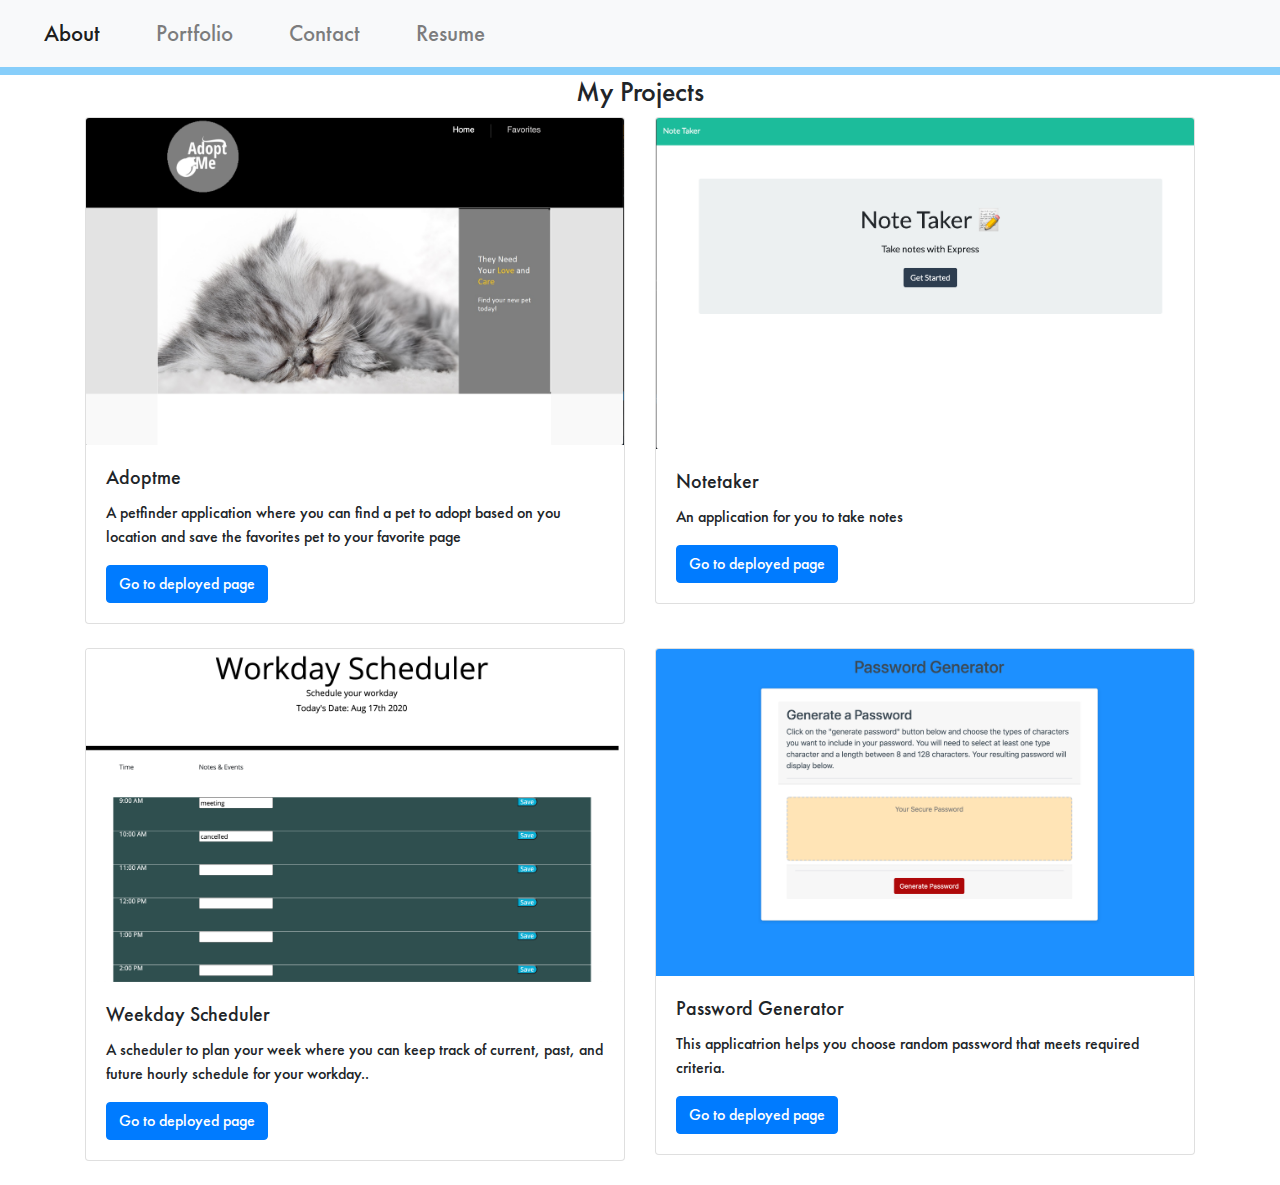
==== commit f72d2862: "profile picture fixed, portfolio heading fixed" ====
--- a/portfolio.html
+++ b/portfolio.html
@@ -64,7 +64,6 @@
       </section>  
       <section id="OurWork2">
         <div class="container">
-          <h2>My Projects</h2>
           <div class="row row-cols-1 row-cols-md-2" id="images">
             <div class="col mb-4">
               <div class="card" id="twocards">
